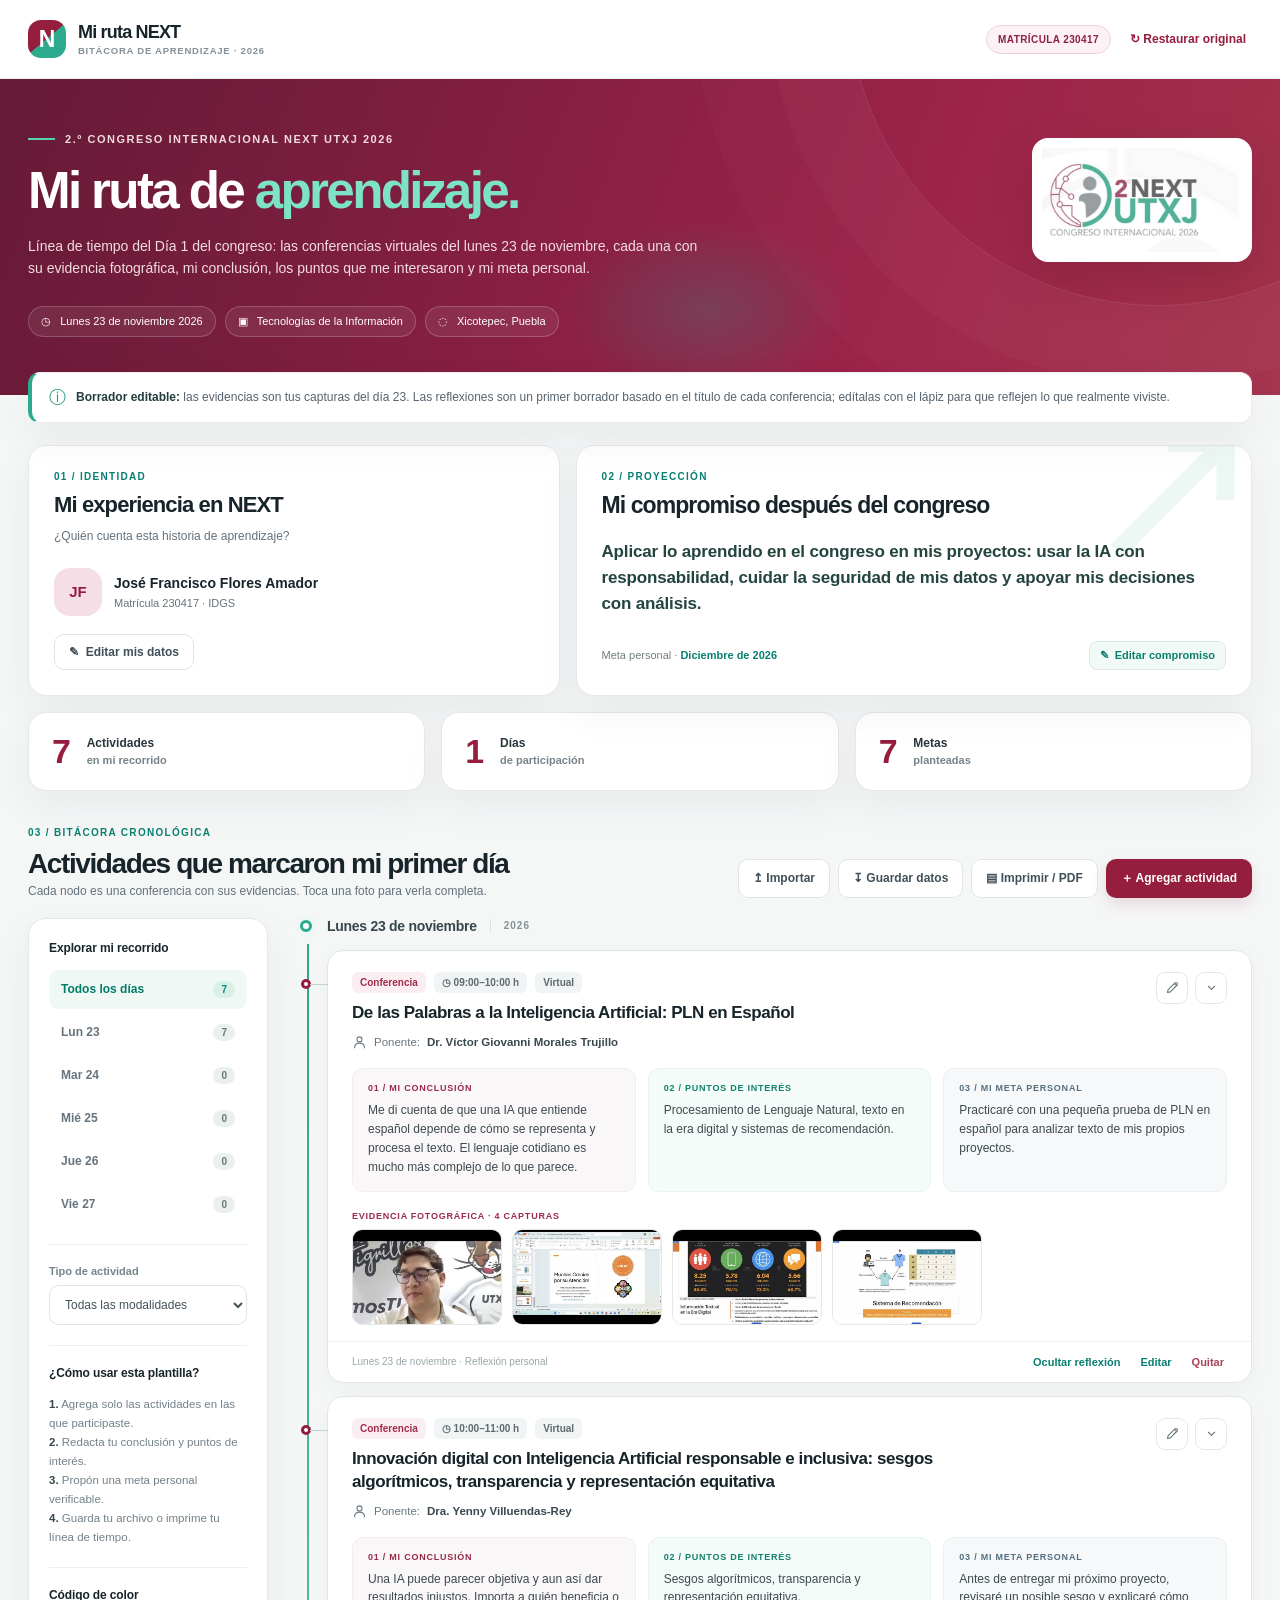
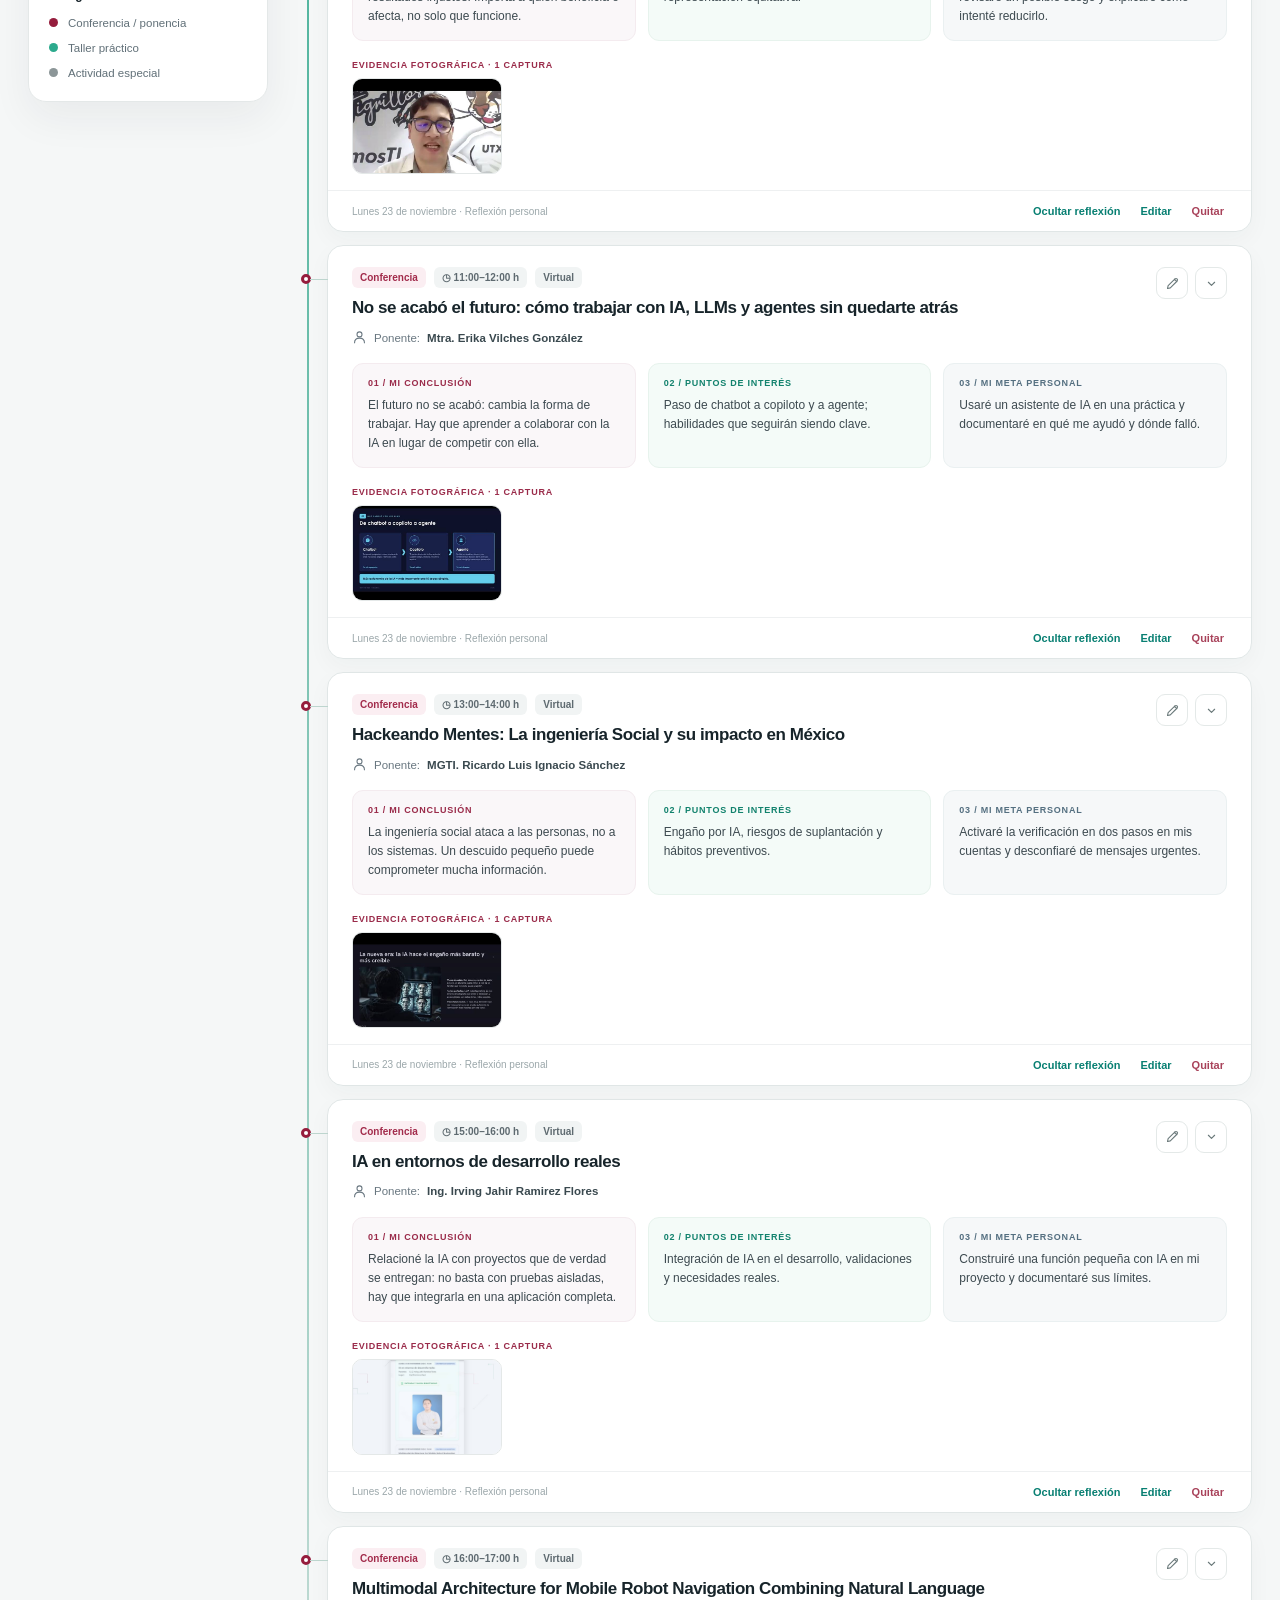
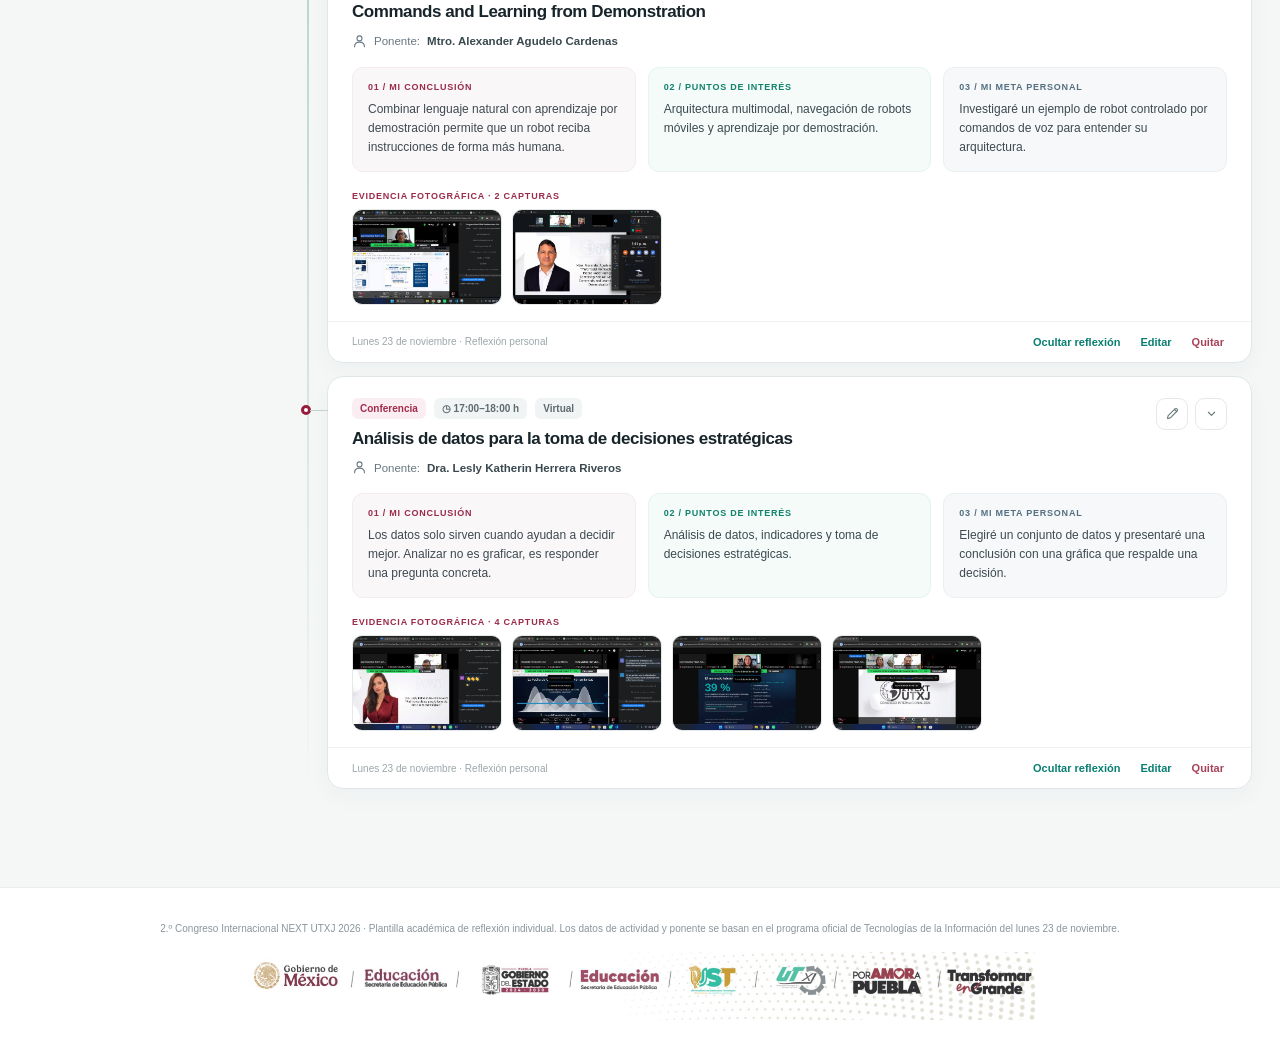
==== CongresoNEXT26/Mi _uta NEXT_2026_ José Francisco_Flores _Amador.html @ 61e60be7 "NEXT26 Agregando caputuras del primer dia del congreo NEXT26" ====
<!doctype html>
<html lang="es">
<head>
<meta charset="utf-8"><meta name="viewport" content="width=device-width,initial-scale=1">
<meta name="description" content="Bitácora de participación del Día 1 (lunes 23 de noviembre) del 2.º Congreso Internacional NEXT UTXJ 2026, con evidencias fotográficas.">
<title>Mi ruta NEXT 2026 · Día 1 · José Francisco Flores Amador</title>
<style>
:root{--wine:#951d3d;--wine-d:#69162d;--teal:#2caa8d;--teal-d:#087f72;--ink:#17242a;--muted:#64717b;--line:#e4e8e8;--surface:#fff;--wash:#f6f8f8;--radius:18px;--shadow:0 16px 40px rgba(26,42,55,.06)}
*{box-sizing:border-box}html{scroll-behavior:smooth}body{margin:0;background:#f5f7f7;color:var(--ink);font-family:Inter,"Segoe UI",Arial,sans-serif;-webkit-font-smoothing:antialiased}button,input,textarea,select{font:inherit}button{cursor:pointer}button:focus-visible,input:focus-visible,textarea:focus-visible,select:focus-visible{outline:3px solid rgba(44,170,141,.38);outline-offset:2px}
.outer{max-width:1300px;margin:auto;padding:0 28px}.nav{background:#fff;border-bottom:1px solid #e9eeee}.navinner{display:flex;align-items:center;justify-content:space-between;min-height:78px;gap:20px}.navbrand{display:flex;gap:12px;align-items:center}.brandmark{width:38px;height:38px;border-radius:13px;background:linear-gradient(140deg,var(--wine) 49%,var(--teal) 50%);position:relative}.brandmark:after{content:"N";position:absolute;inset:0;display:grid;place-items:center;font-size:23px;color:#fff;font-weight:900}.brandtitle{font-weight:850;letter-spacing:-.045em;font-size:18px}.brandsub{display:block;font-weight:550;letter-spacing:.08em;color:#859098;font-size:9.5px;margin-top:2px}.navright{display:flex;align-items:center;gap:13px}.textbutton{border:0;background:transparent;color:var(--wine);font-size:12px;font-weight:750}.tagdemo{border:1px solid #f0d0d8;background:#fcf2f5;color:#8b2340;border-radius:999px;padding:8px 11px;font-size:10px;font-weight:800;letter-spacing:.04em}
.hero{background:linear-gradient(111deg,#651a36 0%,#9d234a 70%,#a4324b 100%);color:#fff;overflow:hidden;position:relative}.hero:before{content:"";position:absolute;border:1px solid rgba(255,255,255,.11);height:620px;width:620px;border-radius:50%;right:-190px;top:-395px;box-shadow:0 0 0 80px rgba(255,255,255,.025),0 0 0 155px rgba(255,255,255,.015)}.hero:after{content:"";position:absolute;bottom:-10px;right:33%;width:300px;height:190px;background:radial-gradient(ellipse,rgba(29,165,147,.22),transparent 68%);pointer-events:none}.heroinner{display:grid;grid-template-columns:minmax(0,1fr) 220px;align-items:start;gap:30px;padding-top:54px;padding-bottom:58px;position:relative;z-index:1}.eyebrow{display:flex;align-items:center;gap:10px;font-size:11px;font-weight:800;letter-spacing:.14em;text-transform:uppercase;color:#f1dbe1}.tinyline{display:inline-block;width:27px;height:2px;background:#59cfb2}.hero h1{font-size:clamp(37px,4vw,61px);letter-spacing:-.052em;line-height:1.03;margin:20px 0 17px;max-width:740px;font-weight:800}.hero h1 span{color:#7de2c6}.hero p{color:#f2dce4;max-width:670px;line-height:1.6;font-size:14px;margin:0}.heroinfo{display:flex;flex-wrap:wrap;gap:9px;margin-top:26px}.heroinfo span{border:1px solid rgba(255,255,255,.2);padding:8px 12px;border-radius:999px;font-size:11px;color:#fff;display:inline-flex;align-items:center;gap:7px;background:rgba(255,255,255,.07)}.herologo{background:#fff;padding:10px;border-radius:16px;margin-top:5px;box-shadow:0 17px 50px rgba(0,0,0,.13)}.herologo img{display:block;max-width:100%;height:auto}
.content{position:relative;margin-top:-23px;padding-bottom:45px}.notice{position:relative;background:#fff;border:1px solid #efeaed;border-left:4px solid var(--teal);border-radius:12px;padding:13px 17px;display:flex;gap:10px;align-items:center;box-shadow:var(--shadow);font-size:12px;color:#56636e;z-index:3}.notice strong{color:#233c3e}.introgrid{display:grid;grid-template-columns:1.1fr 1.4fr;gap:16px;margin-top:22px}.panel{background:white;border:1px solid var(--line);border-radius:var(--radius);box-shadow:var(--shadow)}.profile{padding:25px}.kicker{font-size:10px;font-weight:800;letter-spacing:.13em;text-transform:uppercase;color:var(--teal-d);margin-bottom:10px}.profile h2,.commitment h2{font-size:22px;letter-spacing:-.04em;margin:0 0 8px}.profile p,.commitment p{font-size:12px;line-height:1.7;color:var(--muted);margin:0}.profileline{display:flex;align-items:center;gap:12px;margin:22px 0 18px}.avatar{height:48px;width:48px;border-radius:16px;background:#f6dee6;display:grid;place-items:center;color:var(--wine);font-size:15px;font-weight:900;flex:none}.profileline strong{font-size:14px}.profileline small{font-size:11px;color:#68747b;display:block;margin-top:5px}.panelactions{display:flex;gap:8px;flex-wrap:wrap}.btn{display:inline-flex;justify-content:center;align-items:center;gap:8px;padding:10px 14px;border-radius:10px;font-size:12px;font-weight:750;text-decoration:none;border:1px solid transparent;transition:transform .15s,background .15s,box-shadow .15s;white-space:nowrap}.btn:hover{transform:translateY(-1px)}.btn.primary{color:#fff;background:var(--wine);box-shadow:0 7px 16px #951d3d22}.btn.primary:hover{background:#7b1831}.btn.soft{border-color:#dbe9e5;color:#0b806e;background:#f2faf7}.btn.light{background:#fff;border-color:#e0e6e8;color:#405059}.btn.danger{color:#a12046;background:#fff3f6;border-color:#f6dce4}.btn.sm{padding:7px 10px;font-size:11px;border-radius:8px}.btn svg{height:15px;width:15px;flex:none}
.commitment{padding:25px;display:flex;flex-direction:column;justify-content:space-between;position:relative;overflow:hidden}.commitment:before{content:"↗";font-size:220px;font-weight:200;color:#edf7f3;position:absolute;right:-13px;top:-87px;pointer-events:none}.commitment>*{position:relative}.commitment h2{font-size:23px}.goalquote{margin-top:20px;font-size:17px;line-height:1.55;color:#244440;letter-spacing:-.01em;font-weight:630;max-width:640px}.goalbottom{display:flex;gap:10px;align-items:center;justify-content:space-between;margin-top:18px}.goalbottom span{font-size:11px;color:#718078}.goalbottom strong{color:var(--teal-d)}
.statrow{display:grid;grid-template-columns:repeat(3,minmax(0,1fr));gap:16px;margin:16px 0 30px}.stat{padding:19px 23px;display:flex;align-items:center;gap:18px}.statnum{font-size:34px;font-weight:830;letter-spacing:-.065em;color:var(--wine)}.stattext{font-size:11px;color:#77838a;line-height:1.5;font-weight:600}.stattext strong{display:block;font-size:12px;color:#28363c}
.sectiontop{display:flex;align-items:end;justify-content:space-between;gap:16px;margin:36px 0 20px}.sectiontop h2{font-size:28px;letter-spacing:-.05em;margin:6px 0 4px}.sectiontop p{font-size:12px;color:var(--muted);margin:0}.sectionbuttons{display:flex;gap:8px;flex-wrap:wrap}.workspace{display:grid;grid-template-columns:240px minmax(0,1fr);gap:24px;align-items:start}.sidebar{position:sticky;top:20px;display:flex;flex-direction:column;gap:15px}.sidebox{padding:22px 20px}.sidetitle{font-size:12px;font-weight:850;letter-spacing:-.01em;margin-bottom:15px}.dayfilters{display:flex;flex-direction:column;gap:4px}.daybtn{width:100%;background:transparent;border:0;color:#66757d;display:flex;align-items:center;justify-content:space-between;text-align:left;padding:11px 12px;border-radius:9px;font-size:12px;font-weight:680}.daybtn:hover{background:#f6f9f7}.daybtn.selected{background:#eff8f4;color:#007d69}.count{font-size:10px;font-weight:820;background:#eaf0ef;border-radius:15px;padding:3px 8px;color:#677c77}.daybtn.selected .count{color:#088b72;background:#d9f0e6}.sidediv{height:1px;background:#ecf0ee;margin:20px 0}.sidebarlabel{font-size:11px;color:#76858c;font-weight:700;margin-bottom:8px}.typefilter{width:100%;border:1px solid #dce4e3;color:#43525a;border-radius:10px;background:white;padding:11px;font-size:12px}.sidehint{font-size:11.5px;color:#728189;line-height:1.65;margin-top:10px}.sidehint strong{color:#34464b}.legenditem{display:flex;gap:10px;align-items:center;margin-top:13px;font-size:11.5px;color:#617078}.dot{display:block;height:9px;width:9px;border-radius:50%;flex:none}.dot.wine{background:var(--wine)}.dot.teal{background:var(--teal)}.dot.gray{background:#8c9698}
.timeline{min-width:0;position:relative;padding-left:35px;padding-bottom:12px}.timeline:before{content:"";position:absolute;top:26px;bottom:28px;left:15px;width:2px;background:linear-gradient(180deg,#2ba88c,#c6dcd6 80%,transparent)}.daygroup{margin-bottom:19px}.daylabel{display:flex;align-items:center;gap:13px;margin:0 0 16px 0;position:relative}.daylabel:before{content:"";position:absolute;left:-27px;width:12px;height:12px;border:3px solid var(--teal);border-radius:50%;background:#fff;box-shadow:0 0 0 5px #edf8f4;box-sizing:border-box}.daylabel strong{font-size:14px;color:#34474d;letter-spacing:-.02em}.daylabel em{font-size:10px;font-style:normal;color:#859095;text-transform:uppercase;letter-spacing:.1em;font-weight:800}.daylabel .separator{width:1px;height:13px;background:#d9e0e1}.eventcard{background:#fff;border:1px solid #e0e6e6;border-radius:16px;margin:0 0 13px;box-shadow:0 8px 23px rgba(21,50,55,.035);position:relative;overflow:visible}.eventcard:before{content:"";position:absolute;width:10px;height:10px;border-radius:50%;background:#fff;border:3px solid var(--wine);left:-27px;top:28px;box-sizing:border-box}.eventcard:after{content:"";position:absolute;width:18px;height:1px;background:#bdd5ce;left:-18px;top:33px}.eventhead{padding:21px 24px 18px;display:grid;grid-template-columns:1fr auto;gap:12px;align-items:start}.eventtitle{font-size:17px;font-weight:800;line-height:1.35;letter-spacing:-.026em;margin:9px 0 10px;max-width:665px}.metadata{display:flex;gap:8px;flex-wrap:wrap;align-items:center}.typepill,.timepill{font-size:10px;display:inline-flex;align-items:center;gap:5px;font-weight:760;border-radius:6px;padding:5px 8px}.typepill.conferencia{background:#fbeef2;color:#a22b4b}.typepill.taller{background:#e9f7f2;color:#057962}.typepill.magistral{background:#f5f0e8;color:#806842}.typepill.demostracion{background:#eff2fa;color:#5f65a4}.timepill{background:#f1f4f4;color:#5e6a70}.presenter{display:flex;align-items:center;gap:7px;color:#697780;font-size:11.5px}.presenter b{color:#3a494f;font-weight:750}.presenter svg{height:15px;width:15px}.eventaction{display:flex;gap:7px;align-items:center}.iconbtn{height:32px;width:32px;background:#fff;border:1px solid #e4e9e8;border-radius:9px;display:grid;place-items:center;color:#697879;flex:none}.iconbtn:hover{background:#f3faf7;color:var(--teal-d)}.iconbtn svg{width:15px;height:15px}.refl{padding:0 24px 19px;display:grid;grid-template-columns:repeat(3,1fr);gap:12px}.reflcell{border-radius:11px;padding:14px 15px;min-width:0;background:#f9fafa;border:1px solid #eef1f1}.reflcell:nth-child(1){background:#faf7f9;border-color:#f4ebef}.reflcell:nth-child(2){background:#f4fbf8;border-color:#e7f3ed}.reflcell:nth-child(3){background:#f6f8f9;border-color:#eaf0f1}.refltag{text-transform:uppercase;letter-spacing:.085em;font-size:9px;font-weight:900;color:#9a2b4a;margin-bottom:8px}.reflcell:nth-child(2) .refltag{color:#12826d}.reflcell:nth-child(3) .refltag{color:#546f80}.refltext{font-size:12px;line-height:1.58;color:#3d4a50;overflow-wrap:anywhere;white-space:pre-line}.cardfooter{border-top:1px solid #eef0f1;padding:11px 24px;display:flex;justify-content:space-between;align-items:center;gap:12px}.cardfooter small{color:#9ba7aa;font-size:10px}.cardlinks{display:flex;align-items:center;gap:14px}.linkbtn{font-size:11px;font-weight:780;color:var(--teal-d);background:none;border:0;padding:3px}.linkbtn.remove{color:#a8425a}.linkbtn:hover{text-decoration:underline}.collapsed .refl{display:none}.collapsetext{font-size:11px;color:var(--teal-d);font-weight:780}.empty{background:white;border:1px dashed #bfceca;border-radius:14px;text-align:center;padding:52px 30px;color:#697981}.empty svg{width:46px;height:46px;color:#a9c9c0}.empty h3{color:#30454b;font-size:18px}.empty p{font-size:13px;line-height:1.6}
.footer{margin-top:22px;background:#fff;border-top:1px solid #e8eded}.footerinner{text-align:center;padding:25px 12px 23px}.footer p{color:#89959b;font-size:10px;line-height:1.6;margin:8px auto 15px}.footer img{display:block;max-width:790px;width:100%;margin:5px auto 0}
.modal{position:fixed;inset:0;background:rgba(17,30,34,.64);backdrop-filter:blur(4px);display:grid;place-items:center;z-index:30;padding:20px}.modal[hidden]{display:none}.dialog{background:white;width:min(680px,100%);max-height:min(92vh,1000px);overflow:auto;border-radius:19px;box-shadow:0 35px 100px #10202555}.dialogwide{width:min(760px,100%)}.dialoghead{padding:24px 27px 19px;display:flex;justify-content:space-between;gap:15px;border-bottom:1px solid #eaf0ef}.dialoghead h2{font-size:24px;letter-spacing:-.035em;margin:4px 0 4px}.dialoghead p{font-size:12px;color:#7c8a8f;margin:0;line-height:1.5}.close{border:0;background:#f5f7f7;color:#657379;height:34px;width:34px;border-radius:8px;font-size:22px;flex:none}.dialogbody{padding:22px 27px 25px}.dialogfoot{padding:17px 27px;background:#f9fafa;border-top:1px solid #ecf0f0;display:flex;justify-content:flex-end;gap:9px}.field{display:flex;flex-direction:column;gap:7px;margin-bottom:18px}.field:last-child{margin-bottom:0}.field label{font-size:12px;font-weight:820;color:#35484e}.field .help{font-size:10.5px;color:#809096;line-height:1.4}.field input,.field textarea,.field select,.searchfield{width:100%;border:1px solid #dce4e4;background:white;border-radius:10px;padding:11px 13px;color:#283f45;font-size:13px}.field textarea{resize:vertical;min-height:105px;line-height:1.55}.fields2{display:grid;grid-template-columns:1fr 1fr;gap:14px}.selectiontools{display:flex;gap:10px;margin-bottom:15px}.catalog{display:flex;flex-direction:column;gap:8px;max-height:390px;overflow:auto;padding-right:4px}.catalogitem{display:grid;grid-template-columns:1fr auto;gap:12px;align-items:center;border:1px solid #e6eceb;padding:13px 14px;border-radius:11px}.catalogitem:hover{border-color:#9dcfc1;background:#fbfefd}.catalogitem h3{font-size:12.5px;line-height:1.4;margin:6px 0}.catalogitem p{font-size:10.5px;color:#76838b;line-height:1.4;margin:0}.catalogitem button:disabled{background:#f3f6f4;color:#9ca8a2;cursor:default;border:1px solid #e4e9e6;box-shadow:none}.selectday{width:170px}.toast{position:fixed;bottom:24px;right:25px;background:#213d3b;color:#fff;border-radius:10px;padding:13px 17px;box-shadow:0 15px 45px #10282933;z-index:50;font-size:12px;font-weight:730;animation:popup .2s ease-out}.toast[hidden]{display:none}@keyframes popup{from{opacity:0;transform:translateY(10px)}to{opacity:1;transform:translateY(0)}}
@media(max-width:900px){.heroinner{grid-template-columns:1fr 160px}.workspace{grid-template-columns:185px minmax(0,1fr);gap:15px}.refl{grid-template-columns:1fr}.introgrid{grid-template-columns:1fr 1fr}.stat{padding:18px}.hero h1{font-size:46px}}
@media(max-width:660px){.outer{padding:0 17px}.navinner{min-height:70px}.navright .textbutton{display:none}.tagdemo{font-size:9px}.heroinner{grid-template-columns:1fr;padding-top:35px;padding-bottom:45px}.hero h1{font-size:37px}.hero p{font-size:13px}.herologo{position:absolute;top:24px;right:17px;width:90px;padding:5px;opacity:.95}.eyebrow{max-width:65%;font-size:9px}.heroinfo{margin-top:22px}.introgrid{grid-template-columns:1fr}.profile,.commitment{padding:21px}.statrow{grid-template-columns:repeat(3,minmax(0,1fr));gap:7px}.stat{display:block;padding:14px 10px}.statnum{font-size:28px}.stattext{font-size:9px}.stattext strong{font-size:10px}.sectiontop{align-items:flex-start;flex-direction:column}.sectiontop h2{font-size:24px}.workspace{grid-template-columns:minmax(0,1fr);min-width:0}.sidebar{position:static;min-width:0;width:100%}.timeline{max-width:100%;min-width:0}.sidebox{padding:15px;min-width:0}.dayfilters{flex-direction:row;overflow-x:auto;max-width:100%;min-width:0;width:100%}.daybtn{flex:none}.daybtn{min-width:88px;padding:9px;font-size:10px}.sidebar .sidediv,.sidebar .legenditem,.sidebar .sidehint,.sidebar .sidebarlabel,.sidebar .typefilter{display:none}.timeline{padding-left:26px}.timeline:before{left:10px}.daylabel:before{left:-22px}.eventcard:before{left:-21px}.eventcard:after{left:-12px;width:12px}.eventhead{padding:18px 15px;grid-template-columns:1fr}.eventaction{position:absolute;top:18px;right:15px}.eventtitle{font-size:15px;padding-right:72px}.refl{padding:0 15px 15px}.cardfooter{padding:10px 15px}.dialoghead,.dialogbody,.dialogfoot{padding-left:19px;padding-right:19px}.selectiontools{flex-direction:column}.selectday{width:100%}.fields2{grid-template-columns:1fr}.catalogitem{grid-template-columns:1fr}.toast{left:18px;right:18px;bottom:15px}}
@media print{*{-webkit-print-color-adjust:exact;print-color-adjust:exact}body{background:#fff}.outer{max-width:none;padding:0 24px}.nav,.notice,.sectionbuttons,.panelactions,.sidebar,.eventaction,.cardlinks,.cardfooter,.modal,.toast{display:none!important}.hero{background:#fff;color:#263539;border-bottom:4px solid var(--wine)}.hero:before,.hero:after{display:none}.hero h1{color:#761a38;font-size:34px;margin:10px 0}.hero h1 span{color:#0a8b75}.hero p{color:#53646b}.eyebrow{color:#7c1e3e}.heroinner{padding:14px 0 21px}.herologo{border:1px solid #eef0f0;box-shadow:none}.heroinfo span{color:#4e5e65;border-color:#dde4e3}.content{margin:0;padding-bottom:0}.introgrid{margin:16px 0;gap:12px}.panel,.eventcard{box-shadow:none}.profile,.commitment{padding:15px}.goalquote{font-size:13px;margin-top:8px}.profileline{margin:8px 0}.statrow{margin:10px 0;gap:10px}.stat{padding:10px 15px}.statnum{font-size:23px}.sectiontop{margin:17px 0}.sectiontop h2{font-size:21px}.workspace{display:block}.timeline{padding-left:30px}.eventcard{break-inside:avoid;margin-bottom:11px}.eventhead{padding:13px 16px 8px}.eventtitle{font-size:14px;margin:7px 0}.refl{display:grid!important;padding:0 16px 13px;gap:7px}.reflcell{padding:9px}.refltext{font-size:10px}.refltag{font-size:8px}.daygroup{break-before:auto}.daylabel{break-after:avoid}.footer{margin-top:10px}.footerinner{padding:10px 0}.footer img{max-width:610px} @page{size:A4;margin:12mm}}

.evidence{padding:0 24px 16px}.evidence .refltag{margin-bottom:8px}.evgrid{display:flex;gap:10px;flex-wrap:wrap}.evthumb{border:1px solid var(--line);padding:0;border-radius:10px;overflow:hidden;background:#111;width:150px;height:96px;transition:transform .15s,box-shadow .15s}.evthumb:hover{transform:translateY(-2px);box-shadow:0 8px 18px rgba(0,0,0,.18)}.evthumb img{width:100%;height:100%;object-fit:cover;object-position:center;display:block}.collapsed .evidence{display:none}.bigphoto{display:block;max-width:100%;max-height:70vh;margin:auto;border-radius:10px}@media(max-width:700px){.evidence{padding:0 15px 13px}.evthumb{width:calc(50% - 5px)}}@media print{.evthumb{width:120px;height:80px}}
</style>
</head>
<body>
<header class="nav"><div class="outer navinner"><div class="navbrand"><div class="brandmark" aria-hidden="true"></div><div><span class="brandtitle">Mi ruta NEXT</span><span class="brandsub">BITÁCORA DE APRENDIZAJE · 2026</span></div></div><div class="navright"><span class="tagdemo">MATRÍCULA 230417</span><button class="textbutton" id="resetTop">↻ Restaurar original</button></div></div></header>
<section class="hero"><div class="outer heroinner"><div><div class="eyebrow"><span class="tinyline"></span> 2.º CONGRESO INTERNACIONAL NEXT UTXJ 2026</div><h1>Mi ruta de <span>aprendizaje.</span></h1><p>Línea de tiempo del Día 1 del congreso: las conferencias virtuales del lunes 23 de noviembre, cada una con su evidencia fotográfica, mi conclusión, los puntos que me interesaron y mi meta personal.</p><div class="heroinfo"><span>◷ &nbsp; Lunes 23 de noviembre 2026</span><span>▣ &nbsp; Tecnologías de la Información</span><span>◌ &nbsp; Xicotepec, Puebla</span></div></div><div class="herologo"><img src="[data-uri]" alt="Logo 2.º Congreso Internacional NEXT UTXJ 2026"></div></div></section>
<main class="outer content"><div class="notice"><span style="font-size:17px;color:#279a80">ⓘ</span><span><strong>Borrador editable:</strong> las evidencias son tus capturas del día 23. Las reflexiones son un primer borrador basado en el título de cada conferencia; edítalas con el lápiz para que reflejen lo que realmente viviste.</span></div>
<div class="introgrid"><section class="panel profile"><div class="kicker">01 / Identidad</div><h2>Mi experiencia en NEXT</h2><p>¿Quién cuenta esta historia de aprendizaje?</p><div class="profileline"><div class="avatar" id="initials">JF</div><div><strong id="profileName">José Francisco Flores Amador</strong><small id="profileDetail">Matrícula 230417</small></div></div><div class="panelactions"><button class="btn light" id="editProfile">✎ &nbsp;Editar mis datos</button></div></section>
<section class="panel commitment"><div><div class="kicker">02 / Proyección</div><h2>Mi compromiso después del congreso</h2><div class="goalquote" id="globalGoal"></div></div><div class="goalbottom"><span>Meta personal · <strong id="globalGoalDate"></strong></span><button class="btn soft sm" id="editGoal">✎ &nbsp;Editar compromiso</button></div></section></div>
<div class="statrow"><div class="panel stat"><div class="statnum" id="statEvents">0</div><div class="stattext"><strong>Actividades</strong> en mi recorrido</div></div><div class="panel stat"><div class="statnum" id="statDays">0</div><div class="stattext"><strong>Días</strong> de participación</div></div><div class="panel stat"><div class="statnum" id="statGoals">0</div><div class="stattext"><strong>Metas</strong> planteadas</div></div></div>
<div class="sectiontop"><div><div class="kicker">03 / Bitácora cronológica</div><h2>Actividades que marcaron mi primer día</h2><p>Cada nodo es una conferencia con sus evidencias. Toca una foto para verla completa.</p></div><div class="sectionbuttons"><button class="btn light" id="importBtn">↥ Importar</button><button class="btn light" id="exportBtn">↧ Guardar datos</button><button class="btn light" id="printBtn">▤ Imprimir / PDF</button><button class="btn primary" id="addBtn">＋ Agregar actividad</button></div></div>
<div class="workspace"><aside class="sidebar"><div class="panel sidebox"><div class="sidetitle">Explorar mi recorrido</div><nav id="dayFilters" class="dayfilters" aria-label="Filtrar actividades por fecha"></nav><div class="sidediv"></div><div class="sidebarlabel">Tipo de actividad</div><select id="kindFilter" class="typefilter" aria-label="Filtrar por tipo"><option value="all">Todas las modalidades</option><option value="Conferencia">Conferencias</option><option value="Taller">Talleres</option><option value="Magistral">Magistrales</option><option value="Demostración">Demostraciones</option></select><div class="sidediv"></div><div class="sidetitle">¿Cómo usar esta plantilla?</div><p class="sidehint"><strong>1.</strong> Agrega solo las actividades en las que participaste.<br><strong>2.</strong> Redacta tu conclusión y puntos de interés.<br><strong>3.</strong> Propón una meta personal verificable.<br><strong>4.</strong> Guarda tu archivo o imprime tu línea de tiempo.</p><div class="sidediv"></div><div class="sidetitle">Código de color</div><div class="legenditem"><i class="dot wine"></i> Conferencia / ponencia</div><div class="legenditem"><i class="dot teal"></i> Taller práctico</div><div class="legenditem"><i class="dot gray"></i> Actividad especial</div></div></aside><section class="timeline" id="timeline" aria-live="polite"></section></div>
</main><footer class="footer"><div class="outer footerinner"><p>2.º Congreso Internacional NEXT UTXJ 2026 · Plantilla académica de reflexión individual. Los datos de actividad y ponente se basan en el programa oficial de Tecnologías de la Información del lunes 23 de noviembre.</p><img src="[data-uri]" alt="Identidad institucional presente en el programa oficial del Congreso NEXT 2026"></div></footer>
<div class="modal" id="modal" hidden><div class="dialog" id="dialog" role="dialog" aria-modal="true" aria-labelledby="modalTitle"><div class="dialoghead"><div><div class="kicker" id="modalKicker">EDITAR</div><h2 id="modalTitle">Editar</h2><p id="modalDescription"></p></div><button class="close" id="closeModal" aria-label="Cerrar ventana">×</button></div><div class="dialogbody" id="modalBody"></div><div class="dialogfoot" id="modalFoot"></div></div></div>
<input type="file" id="importFile" accept="application/json,.json" hidden><div class="toast" id="toast" hidden></div>
<script>
'use strict';
const CATALOG=[
{id:'m01',day:23,start:'09:00',end:'10:00',kind:'Conferencia',title:'De las Palabras a la Inteligencia Artificial: PLN en Español',speaker:'Dr. Víctor Giovanni Morales Trujillo',place:'Virtual'},
{id:'m02',day:23,start:'10:00',end:'11:00',kind:'Conferencia',title:'Innovación digital con Inteligencia Artificial responsable e inclusiva: sesgos algorítmicos, transparencia y representación equitativa',speaker:'Dra. Yenny Villuendas-Rey',place:'Virtual'},
{id:'m03',day:23,start:'11:00',end:'12:00',kind:'Conferencia',title:'No se acabó el futuro: cómo trabajar con IA, LLMs y agentes sin quedarte atrás',speaker:'Mtra. Erika Vilches González',place:'Virtual'},
{id:'m04',day:23,start:'13:00',end:'14:00',kind:'Conferencia',title:'Hackeando Mentes: La ingeniería Social y su impacto en México',speaker:'MGTI. Ricardo Luis Ignacio Sánchez',place:'Virtual'},
{id:'m05',day:23,start:'14:00',end:'15:00',kind:'Conferencia',title:'Ask Me Anything: Pregunta lo que quieras a un Ex-Googler y emprendedor en IA Responsable',speaker:'Dr. Héctor Pérez-Urbina',place:'Virtual'},
{id:'m06',day:23,start:'15:00',end:'16:00',kind:'Conferencia',title:'IA en entornos de desarrollo reales',speaker:'Ing. Irving Jahir Ramirez Flores',place:'Virtual'},
{id:'m07',day:23,start:'16:00',end:'17:00',kind:'Conferencia',title:'Multimodal Architecture for Mobile Robot Navigation Combining Natural Language Commands and Learning from Demonstration',speaker:'Mtro. Alexander Agudelo Cardenas',place:'Virtual'},
{id:'m08',day:23,start:'17:00',end:'18:00',kind:'Conferencia',title:'Análisis de datos para la toma de decisiones estratégicas',speaker:'Dra. Lesly Katherin Herrera Riveros',place:'Virtual'},
{id:'t01',day:24,start:'09:00',end:'10:00',kind:'Magistral',title:'Que nadie robe tu sonrisa',speaker:'Paco de las empanadas',place:'Cancha techada'},
{id:'t02',day:24,start:'09:00',end:'13:00',kind:'Taller',title:'Construcciones de aplicaciones Web modernas con Django y MySQL',speaker:'Dr. Franco Rojas López',place:'Laboratorio 1'},
{id:'t03',day:24,start:'09:00',end:'12:00',kind:'Taller',title:'Uso de GitHub para control de versiones y manejo de código',speaker:'I.T.I.C. Luis Alberto Flores Velázquez',place:'Laboratorio 2'},
{id:'t04',day:24,start:'09:00',end:'12:00',kind:'Taller',title:'Máster class de robótica con IA',speaker:'Dr. Omar Arturo Dominguez Ramírez',place:'Laboratorio 3'},
{id:'t05',day:24,start:'09:00',end:'12:00',kind:'Taller',title:'Fundamentos de DFMA para la innovación',speaker:'Dr. Eduardo Alvarado Santos',place:'Laboratorio 4'},
{id:'t06',day:24,start:'09:00',end:'12:00',kind:'Taller',title:'Inkscape - diseño Gráfico Vectorial',speaker:'M.T.I. Ricardo Luna Santos',place:'Laboratorio 6'},
{id:'t07',day:24,start:'12:00',end:'15:00',kind:'Taller',title:'Anatomía de una idea: Un recorrido por el proceso creativo de la ilustración',speaker:'Lic. Fernanda Flores Negrete',place:'Laboratorio 6'},
{id:'t08',day:24,start:'13:00',end:'17:00',kind:'Taller',title:'Programar es lo fácil, lo difícil es entender qué quiere el cliente',speaker:'Ing. Daniel Abinadab Arista Romero',place:'Laboratorio de idiomas'},
{id:'t09',day:24,start:'13:00',end:'17:00',kind:'Taller',title:'Evitando el desvelo: Armando tu infraestructura segura y disponible',speaker:'Ing. Iván Ernesto López Flores',place:'Laboratorio 1'},
{id:'t10',day:24,start:'13:00',end:'17:00',kind:'Taller',title:'Error 500: tic, tac, $$',speaker:'Ing. Noé Aguilar Farias',place:'Laboratorio 3'},
{id:'t11',day:24,start:'13:00',end:'17:00',kind:'Taller',title:'De Junior a Arquitecto de Software',speaker:'Ing. Luis Alejandro Gómez Santillán',place:'Laboratorio 4'},
{id:'w01',day:25,start:'09:00',end:'09:50',kind:'Conferencia',title:'Análisis de la marcha humana basado en inteligencia artificial y ambientes virtuales',speaker:'Dr. Juan Carlos González Islas',place:'Centro Cultural Xicotepec'},
{id:'w02',day:25,start:'09:50',end:'10:40',kind:'Conferencia',title:'Estado Actual de la Inteligencia Artificial',speaker:'Dr. Felix Agustín Castro Espinoza',place:'Centro Cultural Xicotepec'},
{id:'w03',day:25,start:'10:40',end:'11:30',kind:'Conferencia',title:'Conectar, proteger y evolucionar: seguridad informática en la era de la inteligencia artificial',speaker:'Ing. Sergio Cruz Molina',place:'Centro Cultural Xicotepec'},
{id:'w04',day:25,start:'12:00',end:'12:50',kind:'Conferencia',title:'Machine Learning: aplicaciones en la salud',speaker:'Dra. Abril Valeria Uriarte Arcia',place:'Centro Cultural Xicotepec'},
{id:'w05',day:25,start:'12:50',end:'13:40',kind:'Conferencia',title:'La transición hacia el diagnóstico Médico Aumentado por IA',speaker:'Dr. Antonio Alarcón Paredes',place:'Centro Cultural Xicotepec'},
{id:'w06',day:25,start:'13:40',end:'14:30',kind:'Conferencia',title:'Descifrando el sueño: El impacto de la Inteligencia Artificial en la Apnea Obstructiva',speaker:'Dr. Elías Jesús Ventura Molina',place:'Centro Cultural Xicotepec'},
{id:'j01',day:26,start:'07:00',end:'11:00',kind:'Taller',title:'Conociendo BigQuery y SQL en la nube',speaker:'Ing. Ángel Iván Pérez Morales',place:'Laboratorio 3'},
{id:'j02',day:26,start:'08:00',end:'10:00',kind:'Taller',title:'Ingeniería de Prompts y LLMs: Integración de Modelos de Lenguaje Avanzados en Aplicaciones con Python I',speaker:'M.C.I.C. Alan Carlos Curiel Consuelos; M.C.C. Antonello Garibaldi Rodríguez; D.C.C. Emmanuel Alejandro Ruiz Fonseca',place:'Laboratorio 1'},
{id:'j03',day:26,start:'09:00',end:'',kind:'Magistral',title:'Construyendo tu ventaja desde cero',speaker:'Adolfo Lazzari',place:'Cancha techada'},
{id:'j04',day:26,start:'08:00',end:'10:00',kind:'Taller',title:'De los Datos a la Predicción: Construcción de Modelos de Machine Learning con Scikit-Learn I',speaker:'D.C.C. Gerardo Acevedo Sánchez; D.C.C. Rodolfo Salgado Rivera; Dr. Cornelio Yáñez Márquez',place:'Laboratorio 2'},
{id:'j05',day:26,start:'11:00',end:'13:00',kind:'Taller',title:'Ingeniería de Prompts y LLMs: Integración de Modelos de Lenguaje Avanzados en Aplicaciones con Python II',speaker:'M.C.I.C. Alan Carlos Curiel Consuelos; M.C.C. Antonello Garibaldi Rodríguez; D.C.C. Emmanuel Alejandro Ruiz Fonseca',place:'Laboratorio 1'},
{id:'j06',day:26,start:'11:00',end:'13:00',kind:'Taller',title:'De los Datos a la Predicción: Construcción de Modelos de Machine Learning con Scikit-Learn II',speaker:'D.C.C. Gerardo Acevedo Sánchez; D.C.C. Rodolfo Salgado Rivera; Dr. Cornelio Yáñez Márquez',place:'Laboratorio 2'},
{id:'j07',day:26,start:'13:00',end:'17:00',kind:'Taller',title:'Pensamiento Computacional Práctico: Decisiones, Bucles y Modularidad',speaker:'M.T.I. Cupertino Luna Trejo',place:'Laboratorio 2'},
{id:'j08',day:26,start:'13:00',end:'16:00',kind:'Taller',title:'Del Concepto al Prototipo: Diseño UI/UX Ágil con Inteligencia Artificial',speaker:'Ing. Arantxa Pérez Castillo',place:'Laboratorio 6'},
{id:'j09',day:26,start:'14:00',end:'18:00',kind:'Taller',title:'Houston, tenemos un bug: pruebas automatizadas y observabilidad en una app real, caso de uso OrbitaKids',speaker:'Ing. René Jesús Nochebuena Guerrero',place:'Laboratorio 1'},
{id:'v01',day:27,start:'09:00',end:'10:30',kind:'Magistral',title:'Si todo está saliendo bien, algo estás haciendo mal',speaker:'Rafa Carbajal',place:'Cancha techada'},
{id:'v02',day:27,start:'09:00',end:'',kind:'Demostración',title:'6.ª Demostración de Proyectos Integradores 2026',speaker:'Área de Tecnologías de la Información',place:'Cancha techada'},
{id:'v03',day:27,start:'10:30',end:'11:00',kind:'Magistral',title:'Conferencia magistral (título no especificado en el programa)',speaker:'Atleta Duilio Jared Carrillo González',place:'Cancha techada'},
{id:'v04',day:27,start:'11:00',end:'11:30',kind:'Magistral',title:'¿IA-tú sabes?',speaker:'L.S.C.A. Raúl Eduardo Gonzalez Argote',place:'Cancha techada'},
{id:'v05',day:27,start:'11:30',end:'12:00',kind:'Magistral',title:'Copilotos en el Aula: Código, Algoritmos y el Futuro de la Educación con IA',speaker:'Ing. Fernando Alberto Aguilar Cano',place:'Cancha techada'},
{id:'v06',day:27,start:'12:45',end:'13:30',kind:'Magistral',title:'¿De qué escuela vienes?',speaker:'I.T.I.C. Rodolfo J. Cuevas Cabrera',place:'Cancha techada'},
{id:'v07',day:27,start:'13:30',end:'14:15',kind:'Magistral',title:'Del Código al Dato: Construyendo la Tecnología del Futuro',speaker:'Ing. Uriel Arturo Leal Romero',place:'Cancha techada'},
{id:'v08',day:27,start:'14:15',end:'15:00',kind:'Magistral',title:'Más Allá del Producto: Personas, Procesos e Innovación',speaker:'I.T.I.C. Edith Calva Pacheco',place:'Cancha techada'},
{id:'v09',day:27,start:'15:00',end:'15:45',kind:'Magistral',title:'Ecosistemas Digitales',speaker:'M.B.A. Perla Salcedo Sánchez',place:'Cancha techada'}
];
const DAYS={23:'Lunes 23 de noviembre',24:'Martes 24 de noviembre',25:'Miércoles 25 de noviembre',26:'Jueves 26 de noviembre',27:'Viernes 27 de noviembre'};
const SAMPLE={version:1,profile:{name:'José Francisco Flores Amador',age:'',career:'Matrícula 230417 · IDGS',group:''},goal:'Aplicar lo aprendido en el congreso en mis proyectos: usar la IA con responsabilidad, cuidar la seguridad de mis datos y apoyar mis decisiones con análisis.',goalDate:'Diciembre de 2026',entries:[{"id": "m01", "conclusion": "Me di cuenta de que una IA que entiende español depende de cómo se representa y procesa el texto. El lenguaje cotidiano es mucho más complejo de lo que parece.", "interest": "Procesamiento de Lenguaje Natural, texto en la era digital y sistemas de recomendación.", "goal": "Practicaré con una pequeña prueba de PLN en español para analizar texto de mis propios proyectos."}, {"id": "m02", "conclusion": "Una IA puede parecer objetiva y aun así dar resultados injustos. Importa a quién beneficia o afecta, no solo que funcione.", "interest": "Sesgos algorítmicos, transparencia y representación equitativa.", "goal": "Antes de entregar mi próximo proyecto, revisaré un posible sesgo y explicaré cómo intenté reducirlo."}, {"id": "m03", "conclusion": "El futuro no se acabó: cambia la forma de trabajar. Hay que aprender a colaborar con la IA en lugar de competir con ella.", "interest": "Paso de chatbot a copiloto y a agente; habilidades que seguirán siendo clave.", "goal": "Usaré un asistente de IA en una práctica y documentaré en qué me ayudó y dónde falló."}, {"id": "m04", "conclusion": "La ingeniería social ataca a las personas, no a los sistemas. Un descuido pequeño puede comprometer mucha información.", "interest": "Engaño por IA, riesgos de suplantación y hábitos preventivos.", "goal": "Activaré la verificación en dos pasos en mis cuentas y desconfiaré de mensajes urgentes."}, {"id": "m06", "conclusion": "Relacioné la IA con proyectos que de verdad se entregan: no basta con pruebas aisladas, hay que integrarla en una aplicación completa.", "interest": "Integración de IA en el desarrollo, validaciones y necesidades reales.", "goal": "Construiré una función pequeña con IA en mi proyecto y documentaré sus límites."}, {"id": "m07", "conclusion": "Combinar lenguaje natural con aprendizaje por demostración permite que un robot reciba instrucciones de forma más humana.", "interest": "Arquitectura multimodal, navegación de robots móviles y aprendizaje por demostración.", "goal": "Investigaré un ejemplo de robot controlado por comandos de voz para entender su arquitectura."}, {"id": "m08", "conclusion": "Los datos solo sirven cuando ayudan a decidir mejor. Analizar no es graficar, es responder una pregunta concreta.", "interest": "Análisis de datos, indicadores y toma de decisiones estratégicas.", "goal": "Elegiré un conjunto de datos y presentaré una conclusión con una gráfica que respalde una decisión."}]};
const PHOTOS={"m01": ["[data-uri]", "[data-uri]", "[data-uri]", "[data-uri]"], "m02": ["[data-uri]"], "m03": ["[data-uri]"], "m04": ["[data-uri]"], "m06": ["[data-uri]"], "m07": ["[data-uri]", "[data-uri]"], "m08": ["[data-uri]", "[data-uri]", "[data-uri]", "[data-uri]"]};
const KEY='next-utxj-bitacora-2026-dia1-v2';let state,dayFilter='all',kindFilter='all',expanded=new Set();
const $=(sel,root=document)=>root.querySelector(sel);const $$=(sel,root=document)=>[...root.querySelectorAll(sel)];
function escapeHTML(s){return String(s??'').replace(/[&<>"']/g,c=>({'&':'&amp;','<':'&lt;','>':'&gt;','"':'&quot;',"'":'&#39;'}[c]));}
function cleanState(data){if(!data||typeof data!=='object'||!Array.isArray(data.entries))throw Error('El archivo no tiene el formato esperado.');return {version:1,profile:{name:String(data.profile?.name||''),age:String(data.profile?.age||''),career:String(data.profile?.career||''),group:String(data.profile?.group||'')},goal:String(data.goal||''),goalDate:String(data.goalDate||''),entries:[...new Map(data.entries.filter(e=>CATALOG.some(a=>a.id===e.id)).map(e=>[e.id,{id:e.id,conclusion:String(e.conclusion||''),interest:String(e.interest||''),goal:String(e.goal||'')}])).values()]};}
function persist(){try{localStorage.setItem(KEY,JSON.stringify(state))}catch(e){toast('El navegador no pudo guardar; usa «Guardar datos».')}}
function initial(){try{const raw=localStorage.getItem(KEY);if(raw)return cleanState(JSON.parse(raw));}catch(e){}return structuredClone(SAMPLE)}
const icon=(name)=>({edit:'<svg viewBox="0 0 24 24" fill="none" stroke="currentColor" stroke-width="1.7" stroke-linecap="round" stroke-linejoin="round"><path d="m15 5 4 4M4 20l4.5-1 11-11a2.5 2.5 0 0 0-3.5-3.5l-11 11L4 20z"/></svg>',chevron:'<svg viewBox="0 0 24 24" fill="none" stroke="currentColor" stroke-width="1.8" stroke-linecap="round" stroke-linejoin="round"><path d="m7 10 5 5 5-5"/></svg>',person:'<svg viewBox="0 0 24 24" fill="none" stroke="currentColor" stroke-width="1.7"><circle cx="12" cy="7" r="4"/><path d="M4 21c0-5 3-8 8-8s8 3 8 8"/></svg>',empty:'<svg viewBox="0 0 24 24" fill="none" stroke="currentColor" stroke-width="1.3"><rect x="3" y="5" width="18" height="16" rx="2"/><path d="M8 3v4M16 3v4M3 11h18M8 15h4M15 15h1"/></svg>'})[name];
function gallery(id){const L=PHOTOS[id]||[];return L.length?`<div class="evidence"><div class="refltag">Evidencia fotográfica · ${L.length} ${L.length>1?'capturas':'captura'}</div><div class="evgrid">${L.map((u,i)=>`<button class="evthumb" data-photo="${id}:${i}" aria-label="Ver evidencia ${i+1}"><img src="${u}" alt="Evidencia ${i+1} de ${escapeHTML(getEvent(id).title)}" ></button>`).join('')}</div></div>`:''}
function getEvent(id){return CATALOG.find(c=>c.id===id)}
function shortDay(d){return ['',''][0]||(d===23?'Lun 23':d===24?'Mar 24':d===25?'Mié 25':d===26?'Jue 26':'Vie 27')}
function render(){const p=state.profile;$('#profileName').textContent=p.name||'Estudiante sin nombre';$('#profileDetail').textContent=[p.age?p.age+' años':null,p.career,p.group].filter(Boolean).join(' · ');$('#initials').textContent=(p.name.trim().split(/\s+/).slice(0,2).map(x=>x[0]).join('').toUpperCase())||'ET';$('#globalGoal').textContent=state.goal||'Agrega aquí tu compromiso al finalizar NEXT 2026.';$('#globalGoalDate').textContent=state.goalDate||'Fecha por definir';$('#statEvents').textContent=state.entries.length;$('#statDays').textContent=new Set(state.entries.map(e=>getEvent(e.id).day)).size;$('#statGoals').textContent=state.entries.filter(x=>x.goal.trim()).length;
$('#dayFilters').innerHTML=[{d:'all',name:'Todos los días'},...Object.keys(DAYS).map(d=>({d:Number(d),name:shortDay(Number(d))}))].map(item=>{let count=state.entries.filter(e=>item.d==='all'||getEvent(e.id).day===item.d).length;return `<button class="daybtn ${dayFilter===item.d?'selected':''}" data-day="${item.d}" aria-pressed="${dayFilter===item.d}"><span>${item.name}</span><span class="count">${count}</span></button>`}).join('');
const cards=state.entries.map(e=>({...e,ev:getEvent(e.id)})).filter(x=>(dayFilter==='all'||x.ev.day===dayFilter)&&(kindFilter==='all'||x.ev.kind===kindFilter)).sort((a,b)=>a.ev.day-b.ev.day||a.ev.start.localeCompare(b.ev.start)||a.ev.id.localeCompare(b.ev.id));
let days=[...new Set(cards.map(c=>c.ev.day))];const tl=$('#timeline');tl.innerHTML=cards.length?days.map(d=>`<div class="daygroup"><div class="daylabel"><strong>${DAYS[d]}</strong><span class="separator"></span><em>2026</em></div>${cards.filter(c=>c.ev.day===d).map(entryHTML).join('')}</div>`).join(''):`<div class="empty">${icon('empty')}<h3>No hay actividades en esta vista</h3><p>Selecciona otro filtro o agrega una conferencia, ponencia o taller desde el programa.</p><button class="btn primary" data-action="add">＋ Agregar actividad</button></div>`;}
function entryHTML(item){let e=item.ev,collapsed=expanded.has(e.id);let type=e.kind==='Conferencia'?'conferencia':e.kind==='Taller'?'taller':e.kind==='Magistral'?'magistral':'demostracion';return `<article class="eventcard ${collapsed?'collapsed':''}"><div class="eventhead"><div><div class="metadata"><span class="typepill ${type}">${escapeHTML(e.kind)}</span><span class="timepill">◷ ${e.start}${e.end?'–'+e.end:''} h</span><span class="timepill">${escapeHTML(e.place)}</span></div><h3 class="eventtitle">${escapeHTML(e.title)}</h3><div class="presenter">${icon('person')} Ponente: <b>${escapeHTML(e.speaker)}</b></div></div><div class="eventaction"><button class="iconbtn" data-action="edit" data-id="${e.id}" title="Editar reflexión" aria-label="Editar reflexión">${icon('edit')}</button><button class="iconbtn" data-action="toggle" data-id="${e.id}" title="Expandir o contraer" aria-label="Expandir o contraer">${icon('chevron')}</button></div></div><div class="refl"><div class="reflcell"><div class="refltag">01 / Mi conclusión</div><div class="refltext">${escapeHTML(item.conclusion)||'<em>Escribe tu conclusión personal.</em>'}</div></div><div class="reflcell"><div class="refltag">02 / Puntos de interés</div><div class="refltext">${escapeHTML(item.interest)||'<em>Registra las ideas que te interesaron.</em>'}</div></div><div class="reflcell"><div class="refltag">03 / Mi meta personal</div><div class="refltext">${escapeHTML(item.goal)||'<em>Define una acción concreta.</em>'}</div></div></div>${gallery(e.id)}<div class="cardfooter"><small>${escapeHTML(DAYS[e.day])} · ${e.kind==='Taller'?'Participación práctica':'Reflexión personal'}</small><div class="cardlinks"><button class="linkbtn" data-action="toggle" data-id="${e.id}">${collapsed?'Mostrar reflexión':'Ocultar reflexión'}</button><button class="linkbtn" data-action="edit" data-id="${e.id}">Editar</button><button class="linkbtn remove" data-action="remove" data-id="${e.id}">Quitar</button></div></div></article>`}
function toast(msg){const t=$('#toast');t.textContent=msg;t.hidden=false;clearTimeout(toast.t);toast.t=setTimeout(()=>t.hidden=true,3300)}
function openModal({kicker,title,description,body,submitText='Guardar cambios',onSave,width=false}){const m=$('#modal');$('#modalKicker').textContent=kicker;$('#modalTitle').textContent=title;$('#modalDescription').textContent=description;$('#modalBody').innerHTML=body;$('#dialog').className='dialog'+(width?' dialogwide':'');$('#modalFoot').innerHTML=`<button class="btn light" id="cancelModal">Cancelar</button>${onSave?`<button class="btn primary" id="saveModal">${escapeHTML(submitText)}</button>`:''}`;m.hidden=false;document.body.style.overflow='hidden';$('#cancelModal').onclick=closeModal;if(onSave)$('#saveModal').onclick=onSave;$('#closeModal').focus()}
function closeModal(){$('#modal').hidden=true;document.body.style.overflow='';$('#modalBody').innerHTML=''}
function field(id,label,value,{area=false,help='',placeholder='',rows=4}={}){return `<div class="field"><label for="${id}">${label}</label>${area?`<textarea id="${id}" rows="${rows}" placeholder="${escapeHTML(placeholder)}">${escapeHTML(value)}</textarea>`:`<input id="${id}" value="${escapeHTML(value)}" placeholder="${escapeHTML(placeholder)}" maxlength="240">`}${help?`<div class="help">${escapeHTML(help)}</div>`:''}</div>`}
function editProfile(){openModal({kicker:'MI PERFIL',title:'Datos del estudiante',description:'Identifica la bitácora que vas a presentar.',body:field('pName','Nombre completo',state.profile.name)+`<div class="fields2">${field('pAge','Edad',state.profile.age)}${field('pGroup','Grupo',state.profile.group)}</div>`+field('pCareer','Carrera / programa educativo',state.profile.career),onSave:()=>{state.profile={name:$('#pName').value.trim(),age:$('#pAge').value.trim(),group:$('#pGroup').value.trim(),career:$('#pCareer').value.trim()};persist();render();closeModal();toast('Datos personales actualizados.')}})}
function editGlobal(){openModal({kicker:'MI COMPROMISO',title:'Una meta que sí voy a cumplir',description:'Escribe qué harás, cómo lo comprobarás y para cuándo.',body:field('gText','Compromiso final',state.goal,{area:true,rows:5,help:'Ejemplo: crear un prototipo, probarlo con usuarios y documentar las mejoras.'})+field('gDate','Fecha de cumplimiento',state.goalDate),onSave:()=>{state.goal=$('#gText').value.trim();state.goalDate=$('#gDate').value.trim();persist();render();closeModal();toast('Compromiso actualizado.')}})}
function editEntry(id){let e=state.entries.find(x=>x.id===id),a=getEvent(id);if(!e||!a)return;openModal({kicker:`${DAYS[a.day].toUpperCase()} · ${a.kind.toUpperCase()}`,title:'Mi reflexión de la actividad',description:a.title+' · '+a.speaker,body:field('conclusion','¿Qué aprendí o qué cambió en mi manera de pensar?',e.conclusion,{area:true,rows:4,help:'Escribe una conclusión personal, no solamente un resumen de la ponencia.'})+field('interest','¿Qué ideas, herramientas o temas me llamaron la atención?',e.interest,{area:true,rows:3})+field('personalGoal','¿Qué haré después con este aprendizaje?',e.goal,{area:true,rows:3,help:'Procura que la meta sea concreta y medible.'}),onSave:()=>{e.conclusion=$('#conclusion').value.trim();e.interest=$('#interest').value.trim();e.goal=$('#personalGoal').value.trim();expanded.delete(id);persist();render();closeModal();toast('Reflexión guardada.')}})}
function addEntry(){openModal({kicker:'PROGRAMA OFICIAL · 23–27 NOVIEMBRE',title:'Agregar una actividad a mi ruta',description:'Elige únicamente ponencias, conferencias o talleres en los que realmente participaste.',body:`<div class="selectiontools"><input class="searchfield" id="catalogSearch" placeholder="Buscar tema, ponente o palabra clave..." aria-label="Buscar actividades"><select id="catalogDay" class="searchfield selectday" aria-label="Filtrar catálogo por día"><option value="all">Todos los días</option>${Object.keys(DAYS).map(d=>`<option value="${d}">${shortDay(Number(d))}</option>`).join('')}</select></div><div class="catalog" id="catalogList"></div>`,onSave:null,width:true});function paintCatalog(){let q=$('#catalogSearch').value.trim().toLocaleLowerCase('es'),day=$('#catalogDay').value;let list=CATALOG.filter(x=>(day==='all'||String(x.day)===day)&&[x.title,x.speaker,x.kind,x.place].join(' ').toLocaleLowerCase('es').includes(q));$('#catalogList').innerHTML=list.length?list.map(a=>{let exists=state.entries.some(e=>e.id===a.id);return `<div class="catalogitem"><div><div class="metadata"><span class="typepill ${a.kind==='Taller'?'taller':a.kind==='Magistral'?'magistral':a.kind==='Demostración'?'demostracion':'conferencia'}">${a.kind}</span><span class="timepill">${shortDay(a.day)} · ${a.start} h</span></div><h3>${escapeHTML(a.title)}</h3><p>${escapeHTML(a.speaker)} · ${escapeHTML(a.place)}</p></div><button class="btn ${exists?'light':'soft'} sm" data-add="${a.id}" ${exists?'disabled':''}>${exists?'✓ Añadida':'＋ Agregar'}</button></div>`}).join(''):'<div class="empty"><p>No se encontraron actividades. Intenta otra palabra.</p></div>'}paintCatalog();$('#catalogSearch').addEventListener('input',paintCatalog);$('#catalogDay').addEventListener('change',paintCatalog);$('#catalogList').addEventListener('click',ev=>{let btn=ev.target.closest('[data-add]');if(!btn)return;let id=btn.dataset.add;if(!CATALOG.some(a=>a.id===id)||state.entries.some(e=>e.id===id))return;state.entries.push({id,conclusion:'',interest:'',goal:''});dayFilter='all';kindFilter='all';$('#kindFilter').value='all';expanded.delete(id);persist();render();closeModal();editEntry(id);toast('Actividad añadida. Completa tu reflexión.');})}
function removeEntry(id){let ev=getEvent(id);if(confirm('¿Quitar «'+ev.title+'» de tu línea de tiempo?')){state.entries=state.entries.filter(x=>x.id!==id);persist();render();toast('Actividad retirada de la bitácora.')}}
function download(){const blob=new Blob([JSON.stringify(state,null,2)],{type:'application/json;charset=utf-8'});const url=URL.createObjectURL(blob),a=document.createElement('a');a.href=url;a.download='mi-ruta-NEXT-2026.json';document.body.append(a);a.click();a.remove();setTimeout(()=>URL.revokeObjectURL(url),800);toast('Copia de seguridad descargada.');}
function resetDemo(){if(confirm('¿Restaurar la versión original? Se reemplazarán los cambios guardados en este navegador.')){state=structuredClone(SAMPLE);expanded.clear();dayFilter='all';kindFilter='all';$('#kindFilter').value='all';persist();render();toast('Versión original restaurada.')}}
$('#addBtn').addEventListener('click',addEntry);$('#editProfile').onclick=editProfile;$('#editGoal').onclick=editGlobal;$('#exportBtn').onclick=download;$('#printBtn').onclick=()=>{expanded.clear();render();window.print()};$('#resetTop').onclick=resetDemo;$('#importBtn').onclick=()=>$('#importFile').click();$('#importFile').onchange=async(e)=>{const file=e.target.files?.[0];if(!file)return;try{const obj=JSON.parse(await file.text()),clean=cleanState(obj);if(!confirm('¿Importar los datos de este archivo? Se reemplazará la bitácora actual.'))return;state=clean;expanded.clear();dayFilter='all';kindFilter='all';$('#kindFilter').value='all';persist();render();toast('Bitácora importada.')}catch(err){alert('No fue posible importar: '+err.message)}finally{e.target.value=''}};$('#dayFilters').addEventListener('click',ev=>{let btn=ev.target.closest('[data-day]');if(!btn)return;dayFilter=btn.dataset.day==='all'?'all':Number(btn.dataset.day);render()});$('#kindFilter').onchange=e=>{kindFilter=e.target.value;render()};$('#timeline').addEventListener('click',ev=>{const btn=ev.target.closest('[data-action]');if(!btn)return;const {action,id}=btn.dataset;if(action==='edit')editEntry(id);else if(action==='remove')removeEntry(id);else if(action==='toggle'){if(expanded.has(id))expanded.delete(id);else expanded.add(id);render()}else if(action==='add')addEntry()});$('#closeModal').onclick=closeModal;document.addEventListener('click',ev=>{const b=ev.target.closest('[data-photo]');if(!b)return;const [id,i]=b.dataset.photo.split(':');openModal({kicker:'EVIDENCIA · LUNES 23 DE NOVIEMBRE',title:getEvent(id).title,description:'José Francisco Flores Amador · Matrícula 230417',body:`<img class="bigphoto" src="${PHOTOS[id][+i]}" alt="Evidencia">`,onSave:null,width:true})});$('#modal').addEventListener('click',e=>{if(e.target===$('#modal'))closeModal()});document.addEventListener('keydown',e=>{if(e.key==='Escape'&&!$('#modal').hidden)closeModal()});
state=initial();render();
</script>
</body></html>
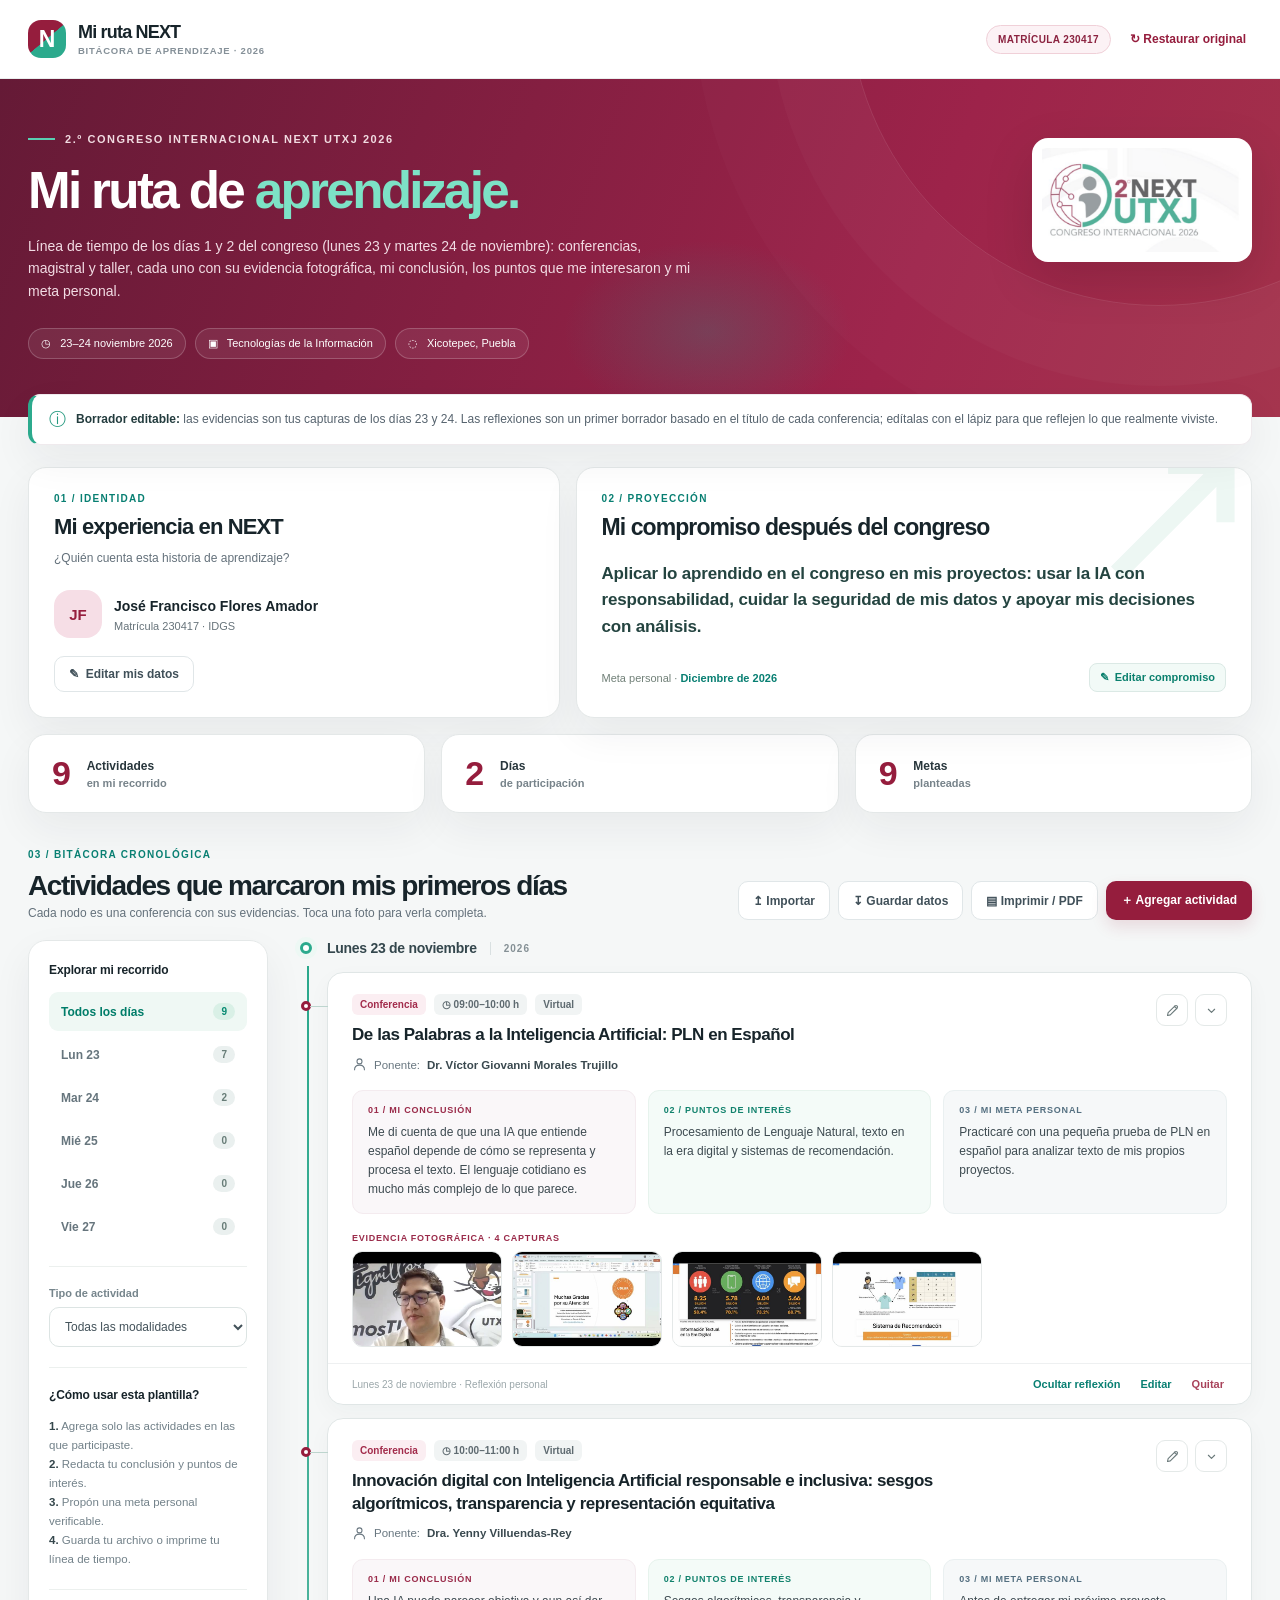
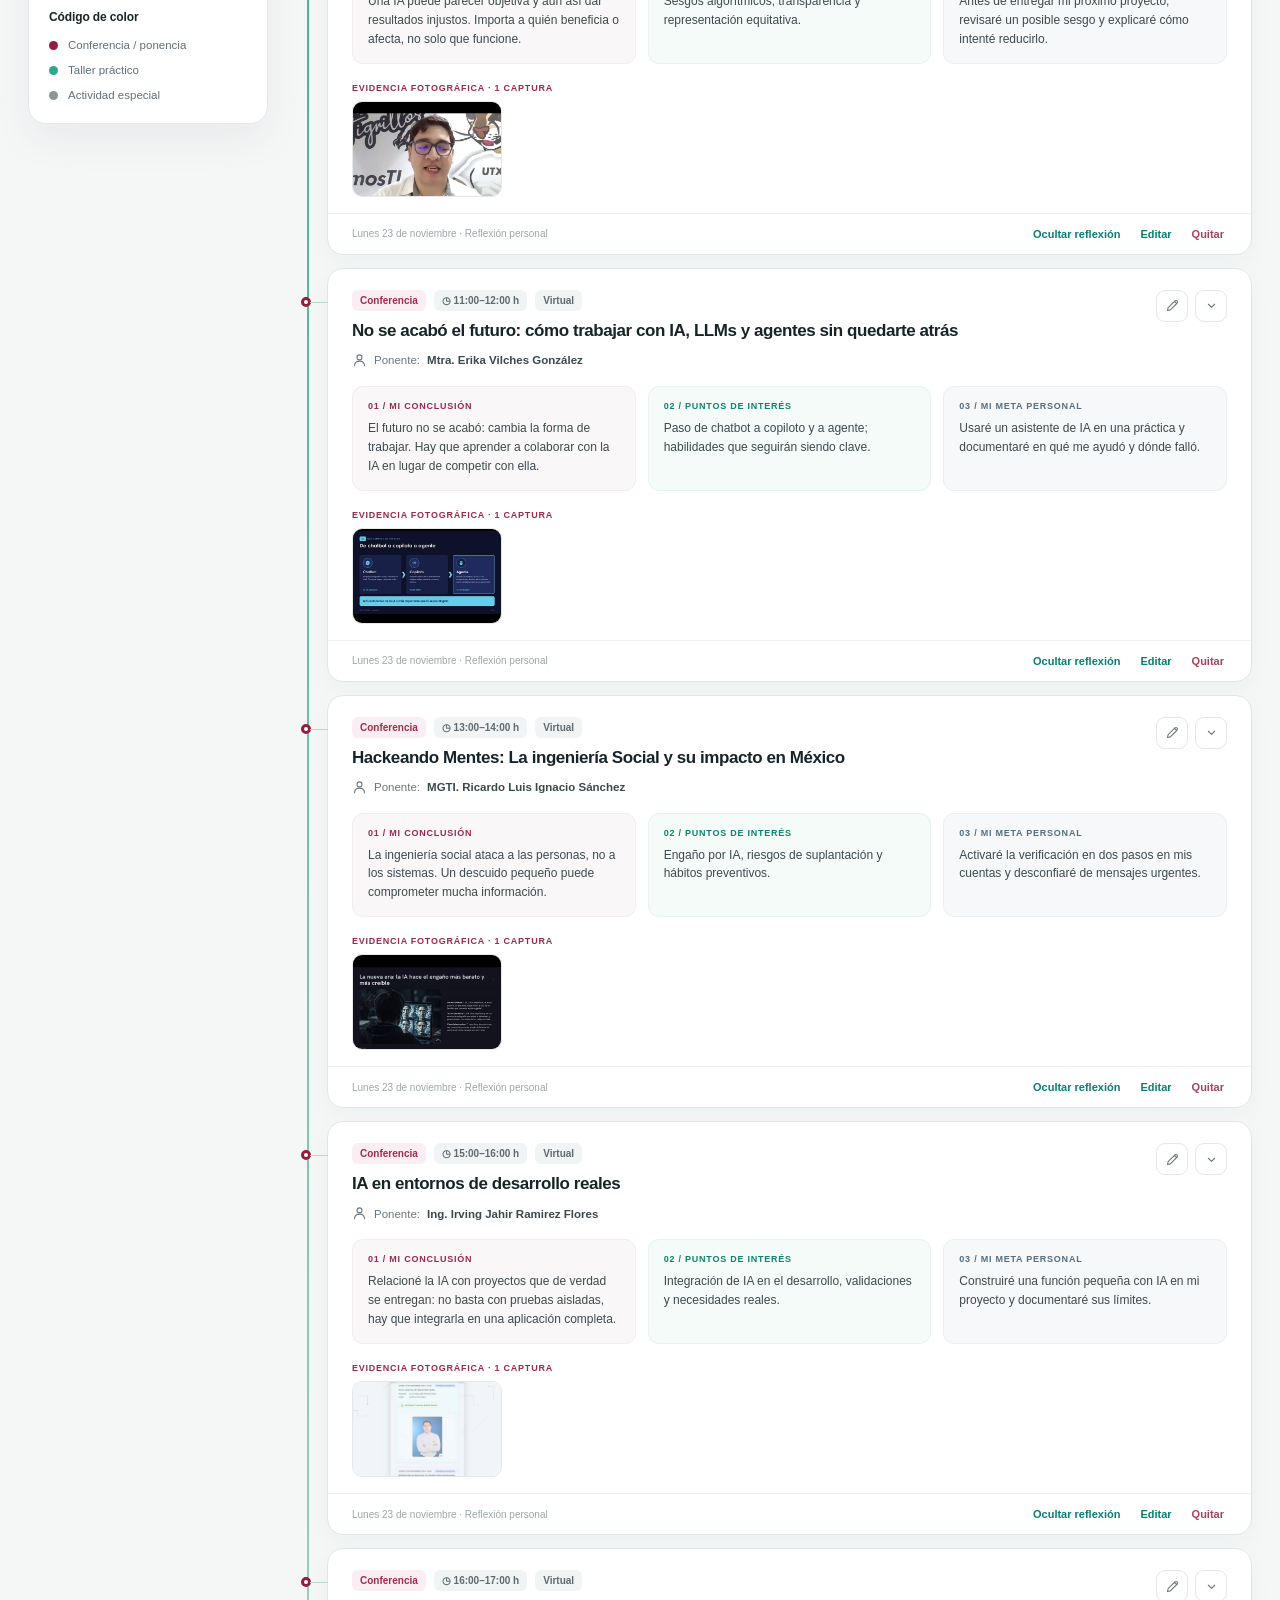
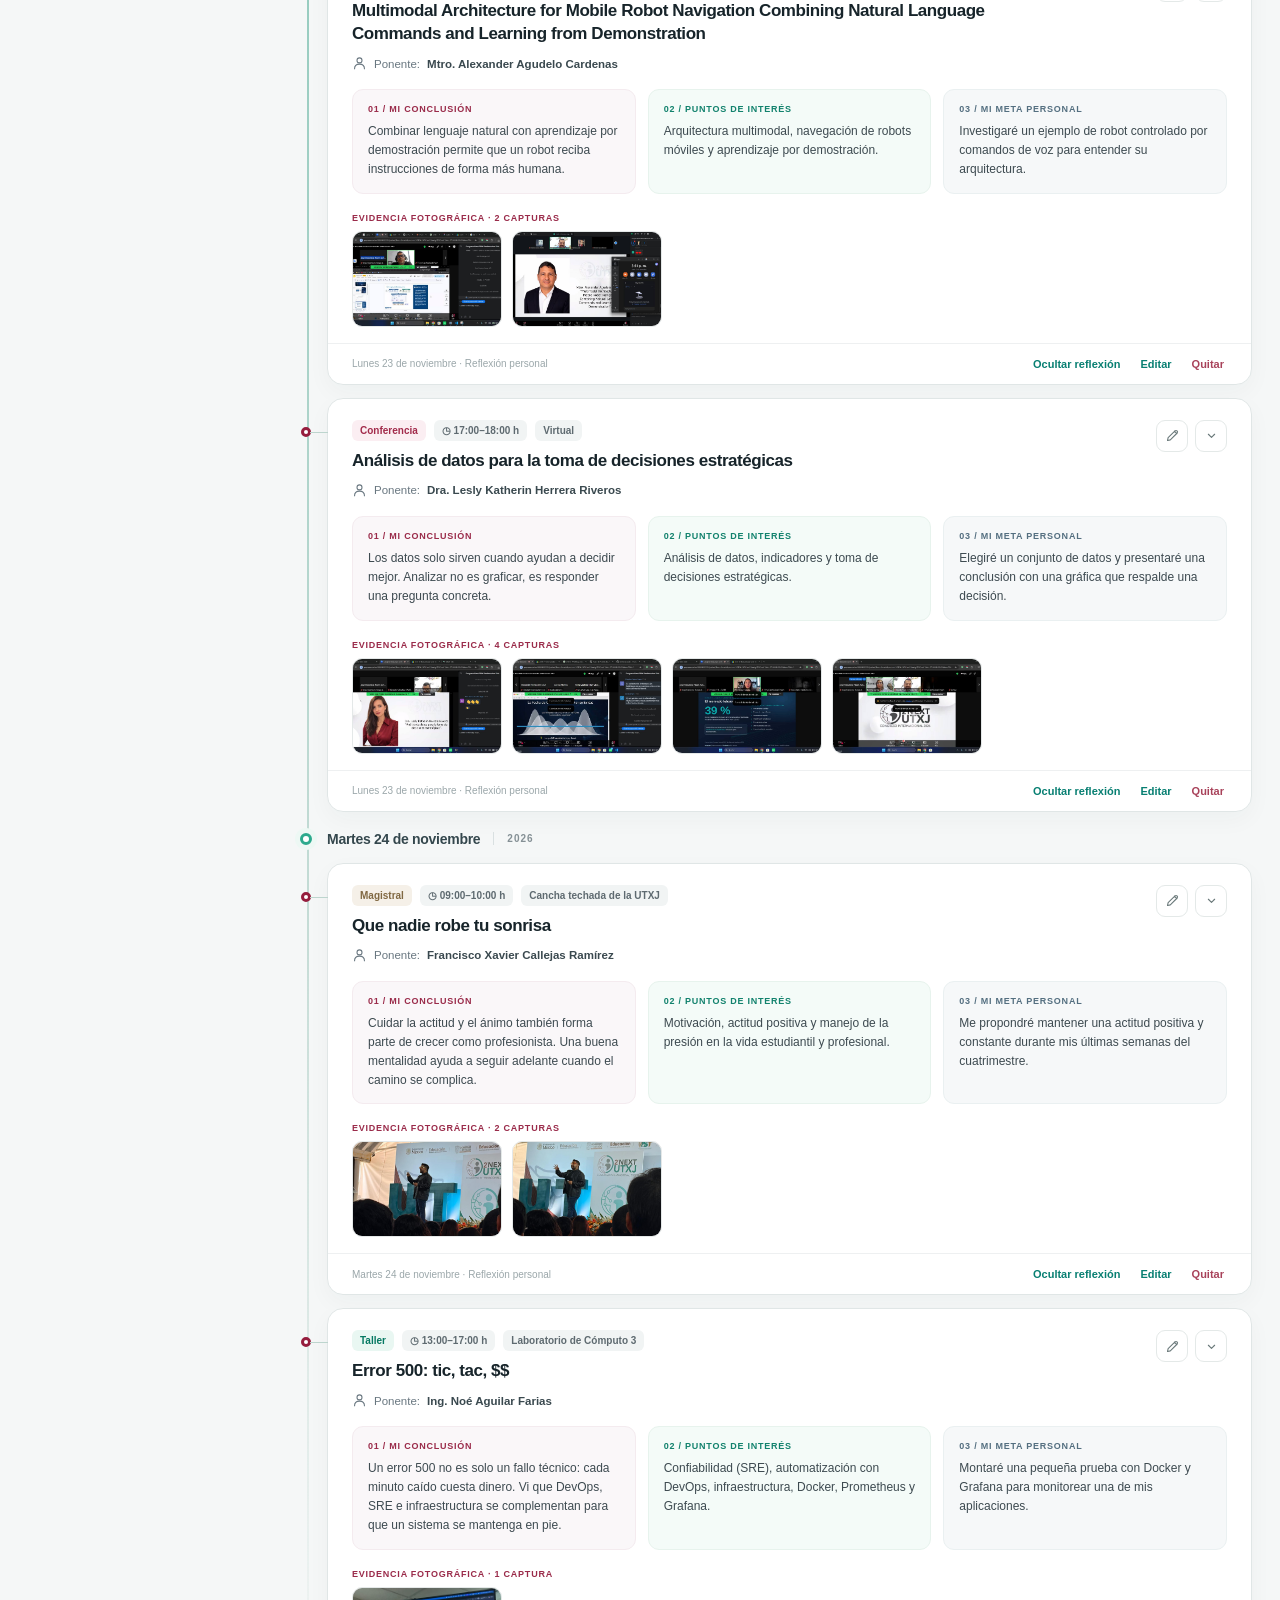
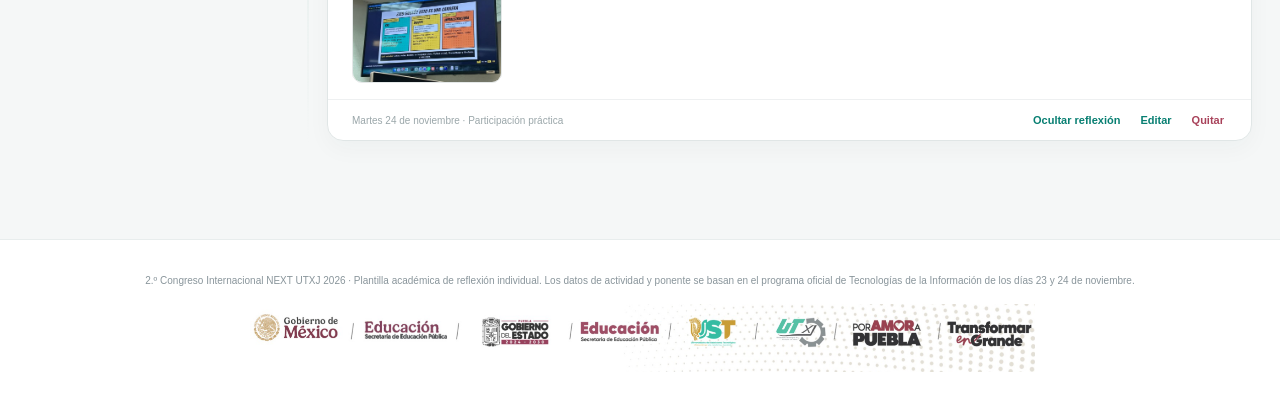
==== commit 5dfb4444: "NEXT26 Agregando caputuras del segundo dia del congreo NEXT26" ====
--- a/CongresoNEXT26/Mi _uta NEXT_2026_ José Francisco_Flores _Amador.html
+++ b/CongresoNEXT26/Mi _uta NEXT_2026_ José Francisco_Flores _Amador.html
@@ -2,8 +2,8 @@
 <html lang="es">
 <head>
 <meta charset="utf-8"><meta name="viewport" content="width=device-width,initial-scale=1">
-<meta name="description" content="Bitácora de participación del Día 1 (lunes 23 de noviembre) del 2.º Congreso Internacional NEXT UTXJ 2026, con evidencias fotográficas.">
-<title>Mi ruta NEXT 2026 · Día 1 · José Francisco Flores Amador</title>
+<meta name="description" content="Bitácora de participación de los días 1 y 2 (23 y 24 de noviembre) del 2.º Congreso Internacional NEXT UTXJ 2026, con evidencias fotográficas.">
+<title>Mi ruta NEXT 2026 · Días 1 y 2 · José Francisco Flores Amador</title>
 <style>
 :root{--wine:#951d3d;--wine-d:#69162d;--teal:#2caa8d;--teal-d:#087f72;--ink:#17242a;--muted:#64717b;--line:#e4e8e8;--surface:#fff;--wash:#f6f8f8;--radius:18px;--shadow:0 16px 40px rgba(26,42,55,.06)}
 *{box-sizing:border-box}html{scroll-behavior:smooth}body{margin:0;background:#f5f7f7;color:var(--ink);font-family:Inter,"Segoe UI",Arial,sans-serif;-webkit-font-smoothing:antialiased}button,input,textarea,select{font:inherit}button{cursor:pointer}button:focus-visible,input:focus-visible,textarea:focus-visible,select:focus-visible{outline:3px solid rgba(44,170,141,.38);outline-offset:2px}
@@ -25,14 +25,14 @@
 </head>
 <body>
 <header class="nav"><div class="outer navinner"><div class="navbrand"><div class="brandmark" aria-hidden="true"></div><div><span class="brandtitle">Mi ruta NEXT</span><span class="brandsub">BITÁCORA DE APRENDIZAJE · 2026</span></div></div><div class="navright"><span class="tagdemo">MATRÍCULA 230417</span><button class="textbutton" id="resetTop">↻ Restaurar original</button></div></div></header>
-<section class="hero"><div class="outer heroinner"><div><div class="eyebrow"><span class="tinyline"></span> 2.º CONGRESO INTERNACIONAL NEXT UTXJ 2026</div><h1>Mi ruta de <span>aprendizaje.</span></h1><p>Línea de tiempo del Día 1 del congreso: las conferencias virtuales del lunes 23 de noviembre, cada una con su evidencia fotográfica, mi conclusión, los puntos que me interesaron y mi meta personal.</p><div class="heroinfo"><span>◷ &nbsp; Lunes 23 de noviembre 2026</span><span>▣ &nbsp; Tecnologías de la Información</span><span>◌ &nbsp; Xicotepec, Puebla</span></div></div><div class="herologo"><img src="[data-uri]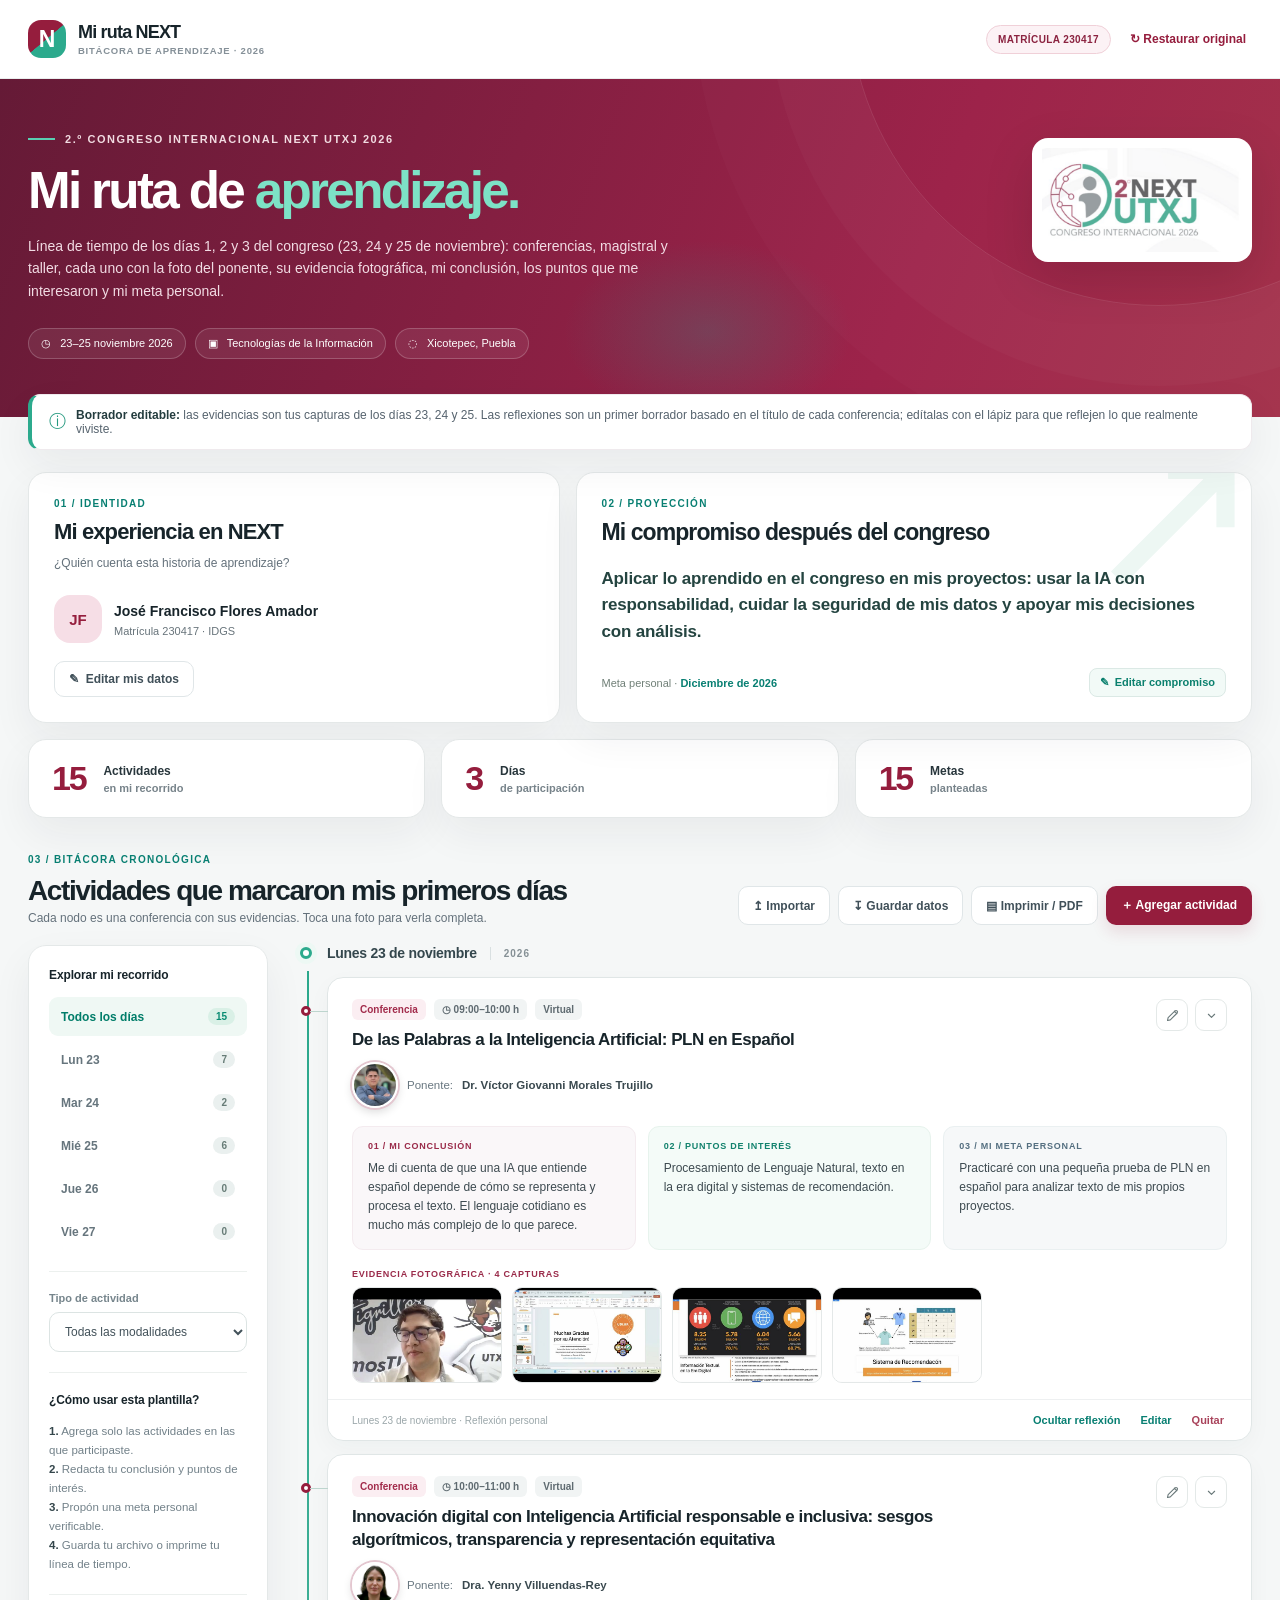
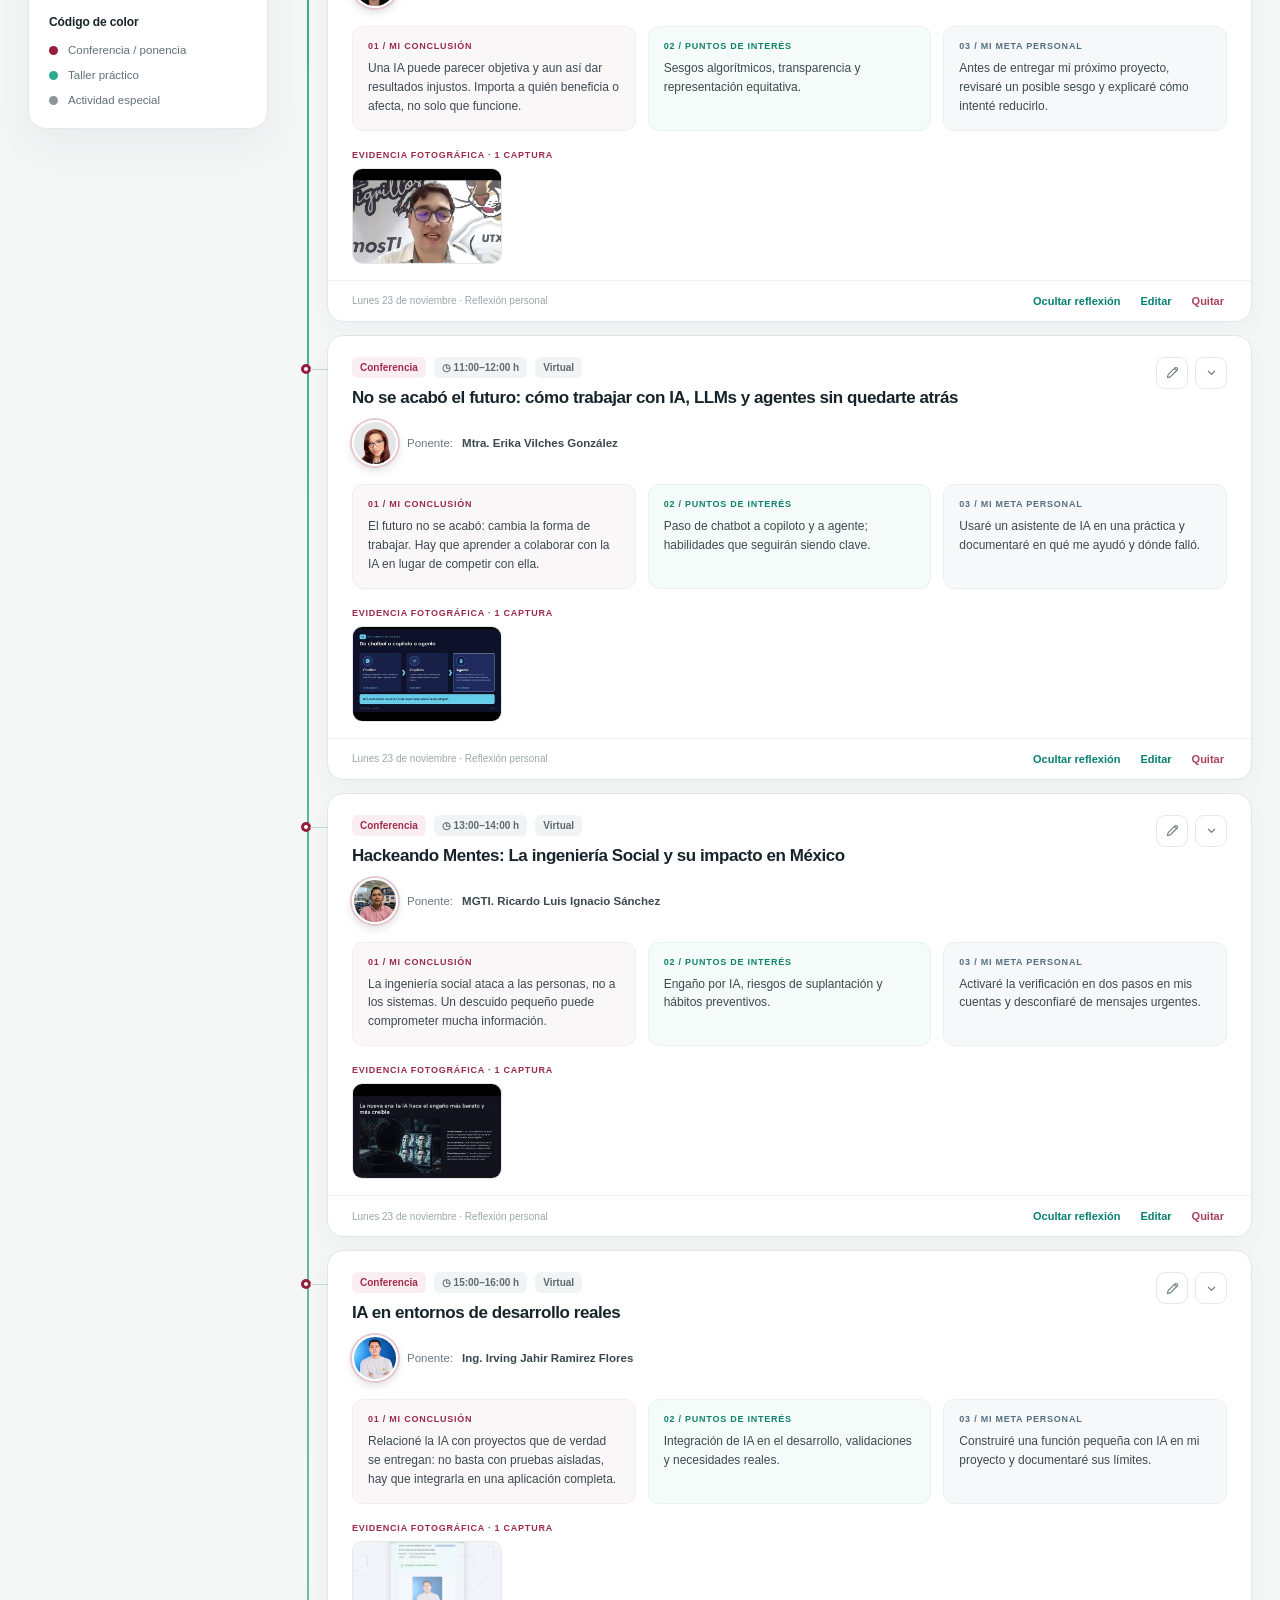
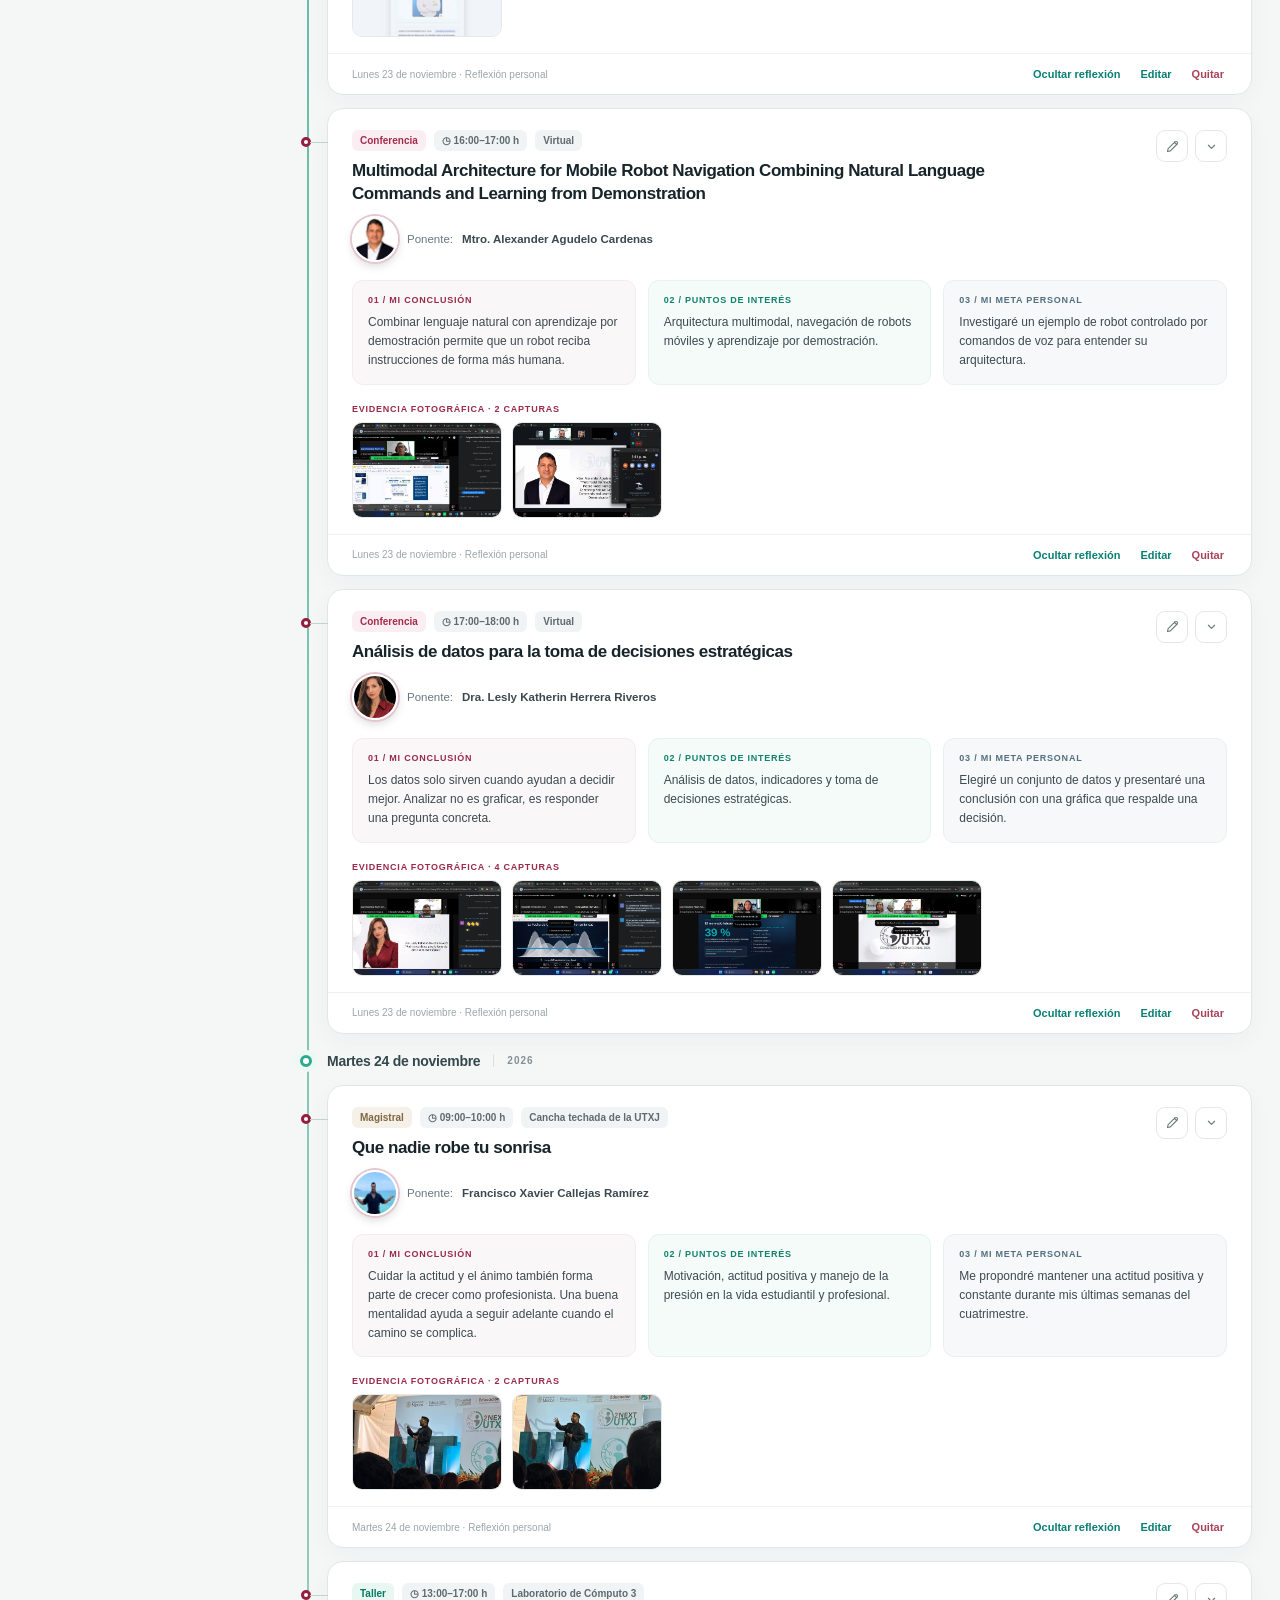
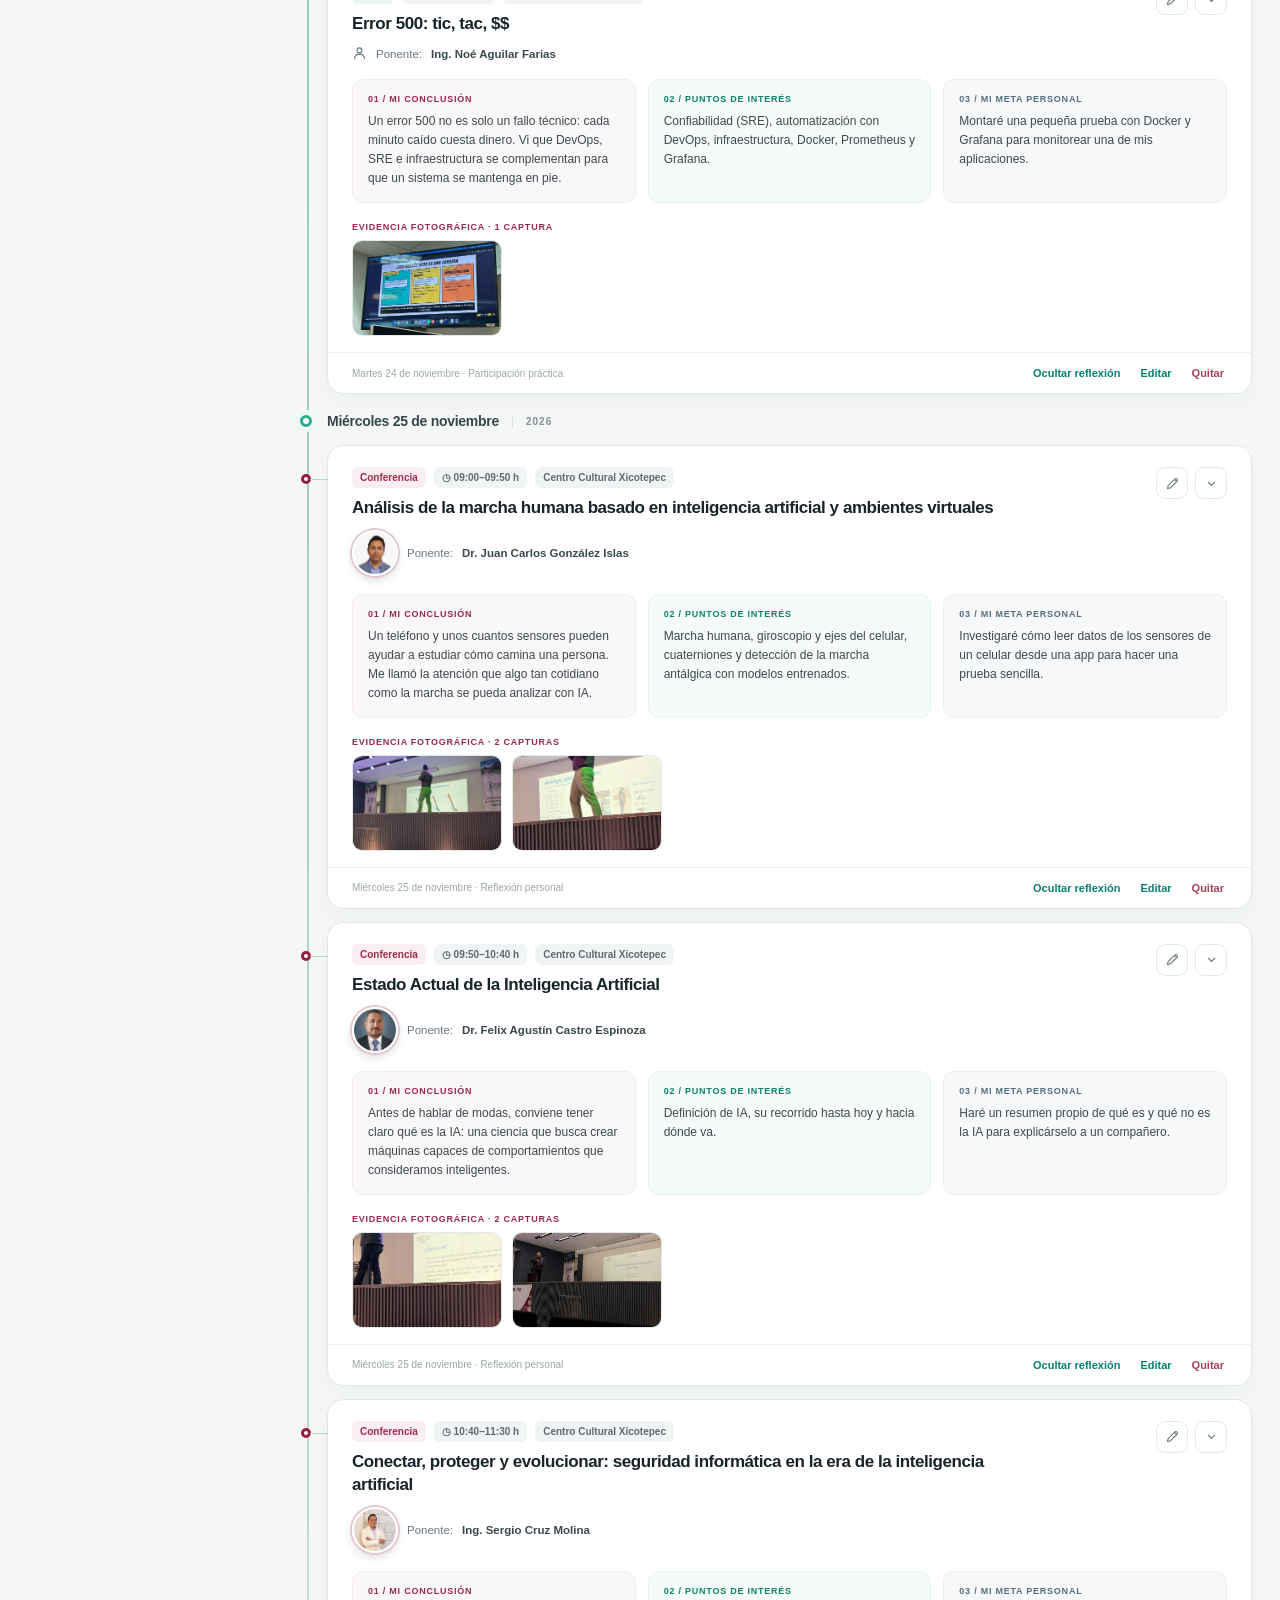
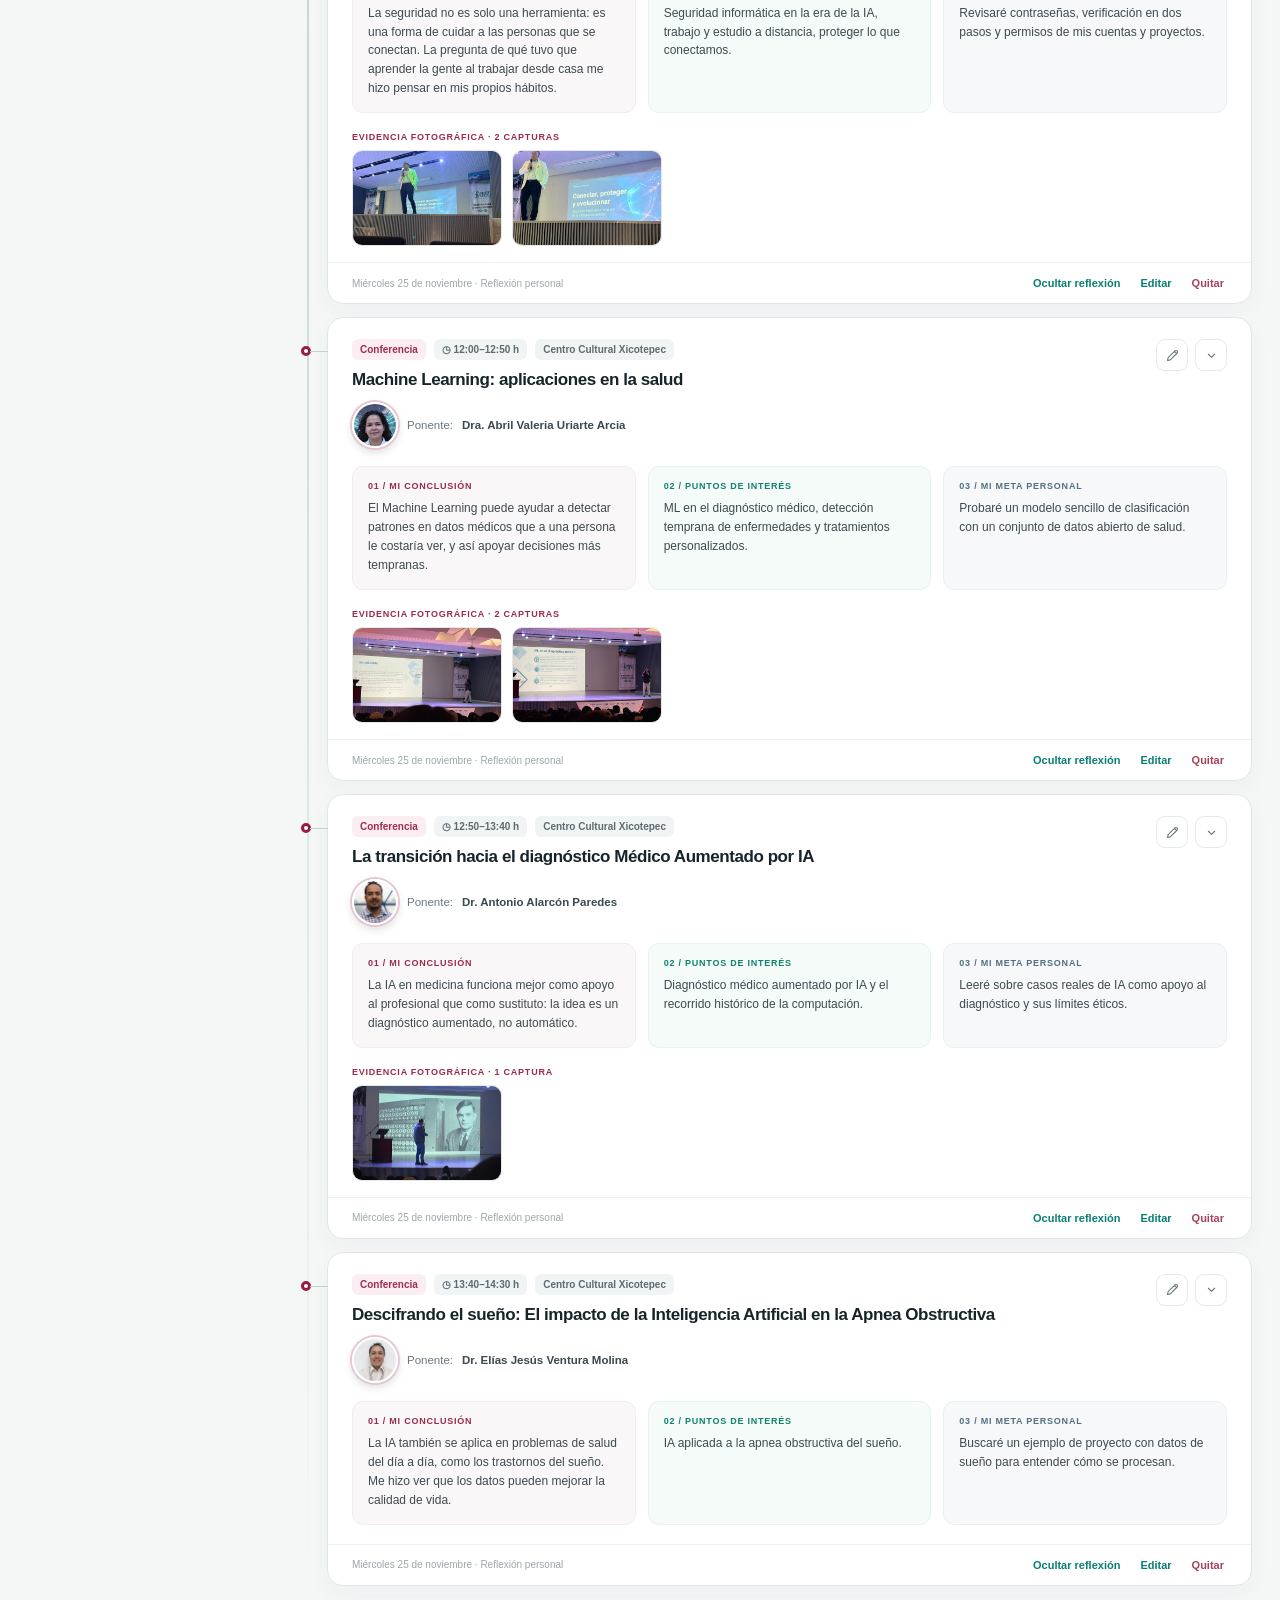
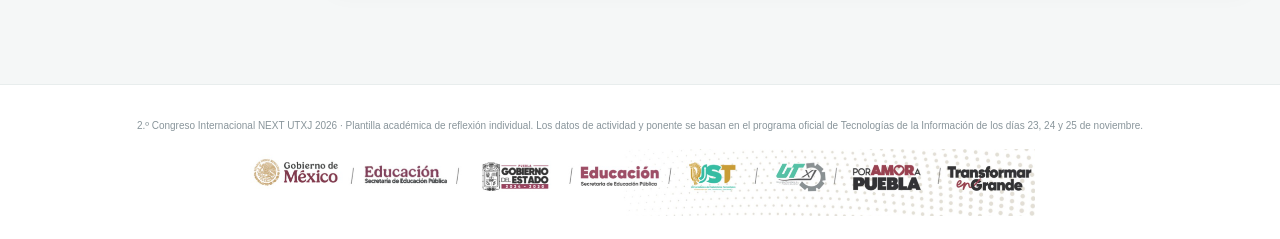
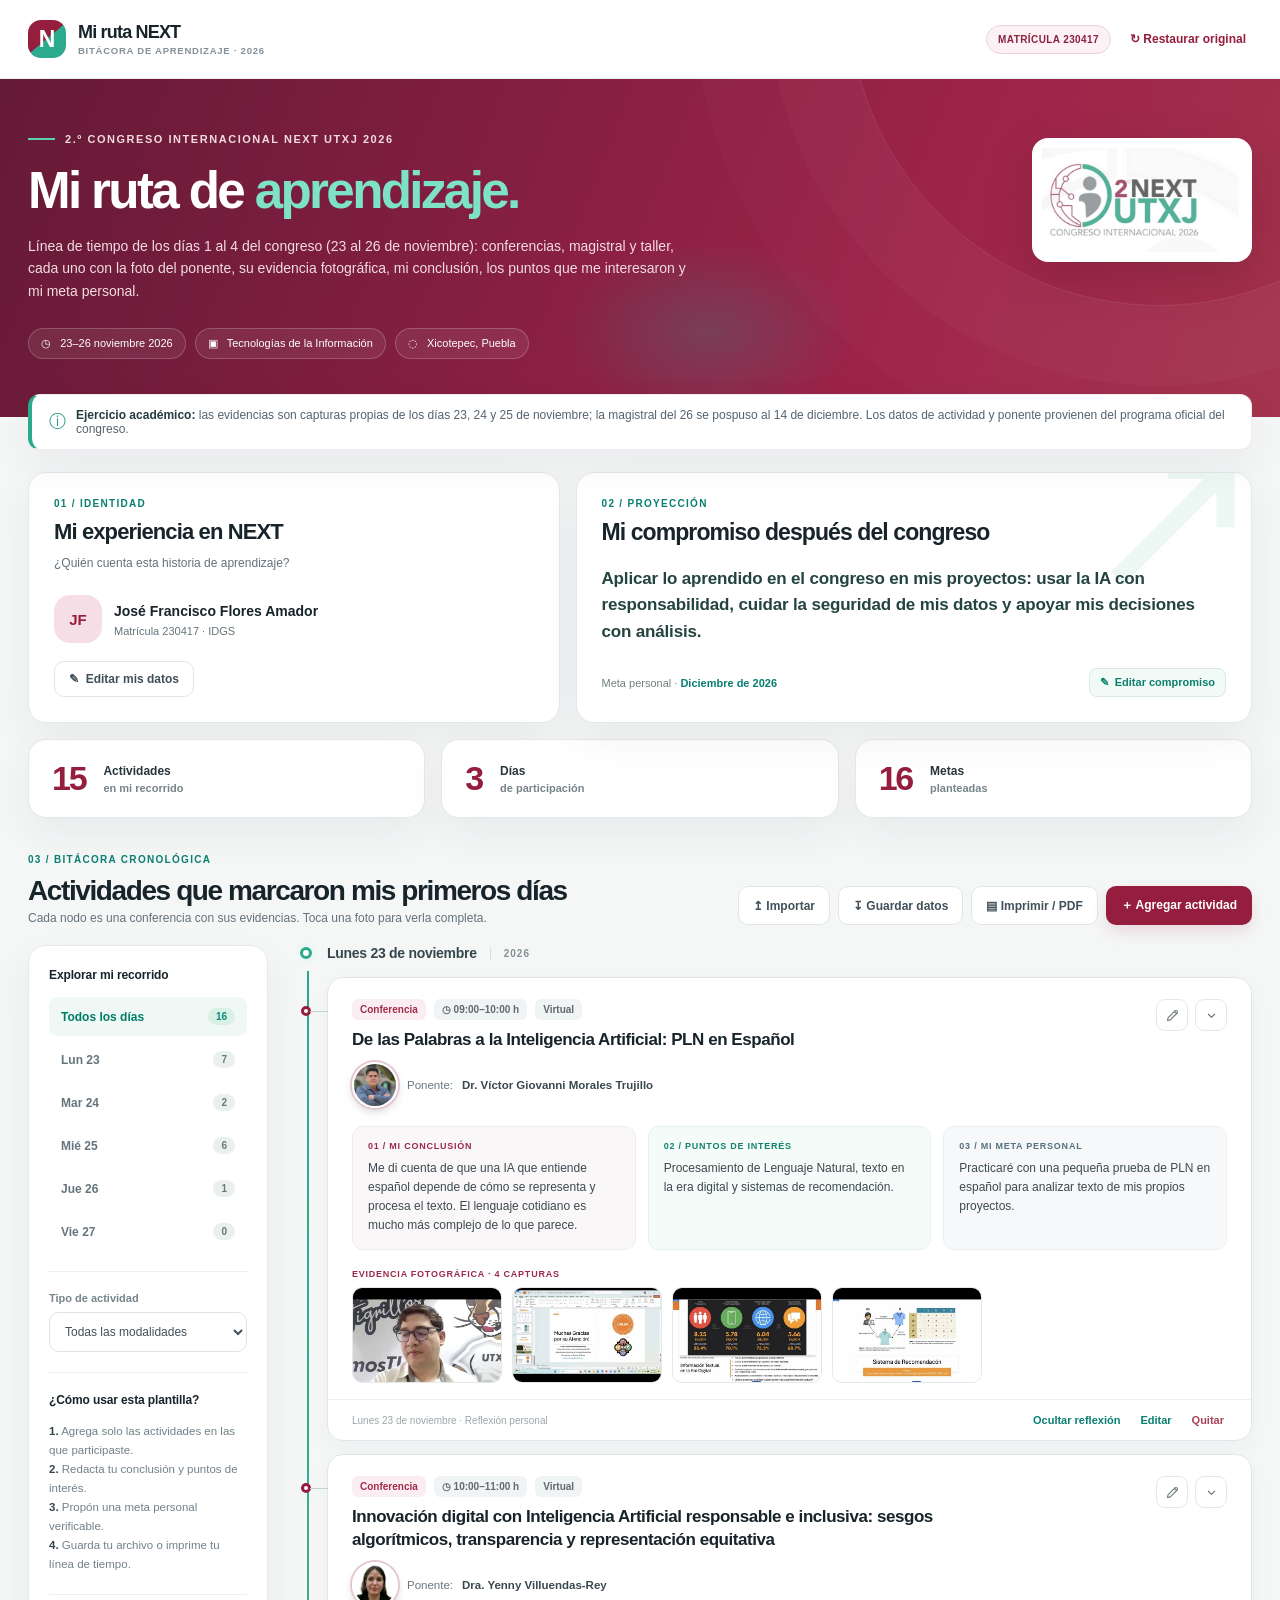
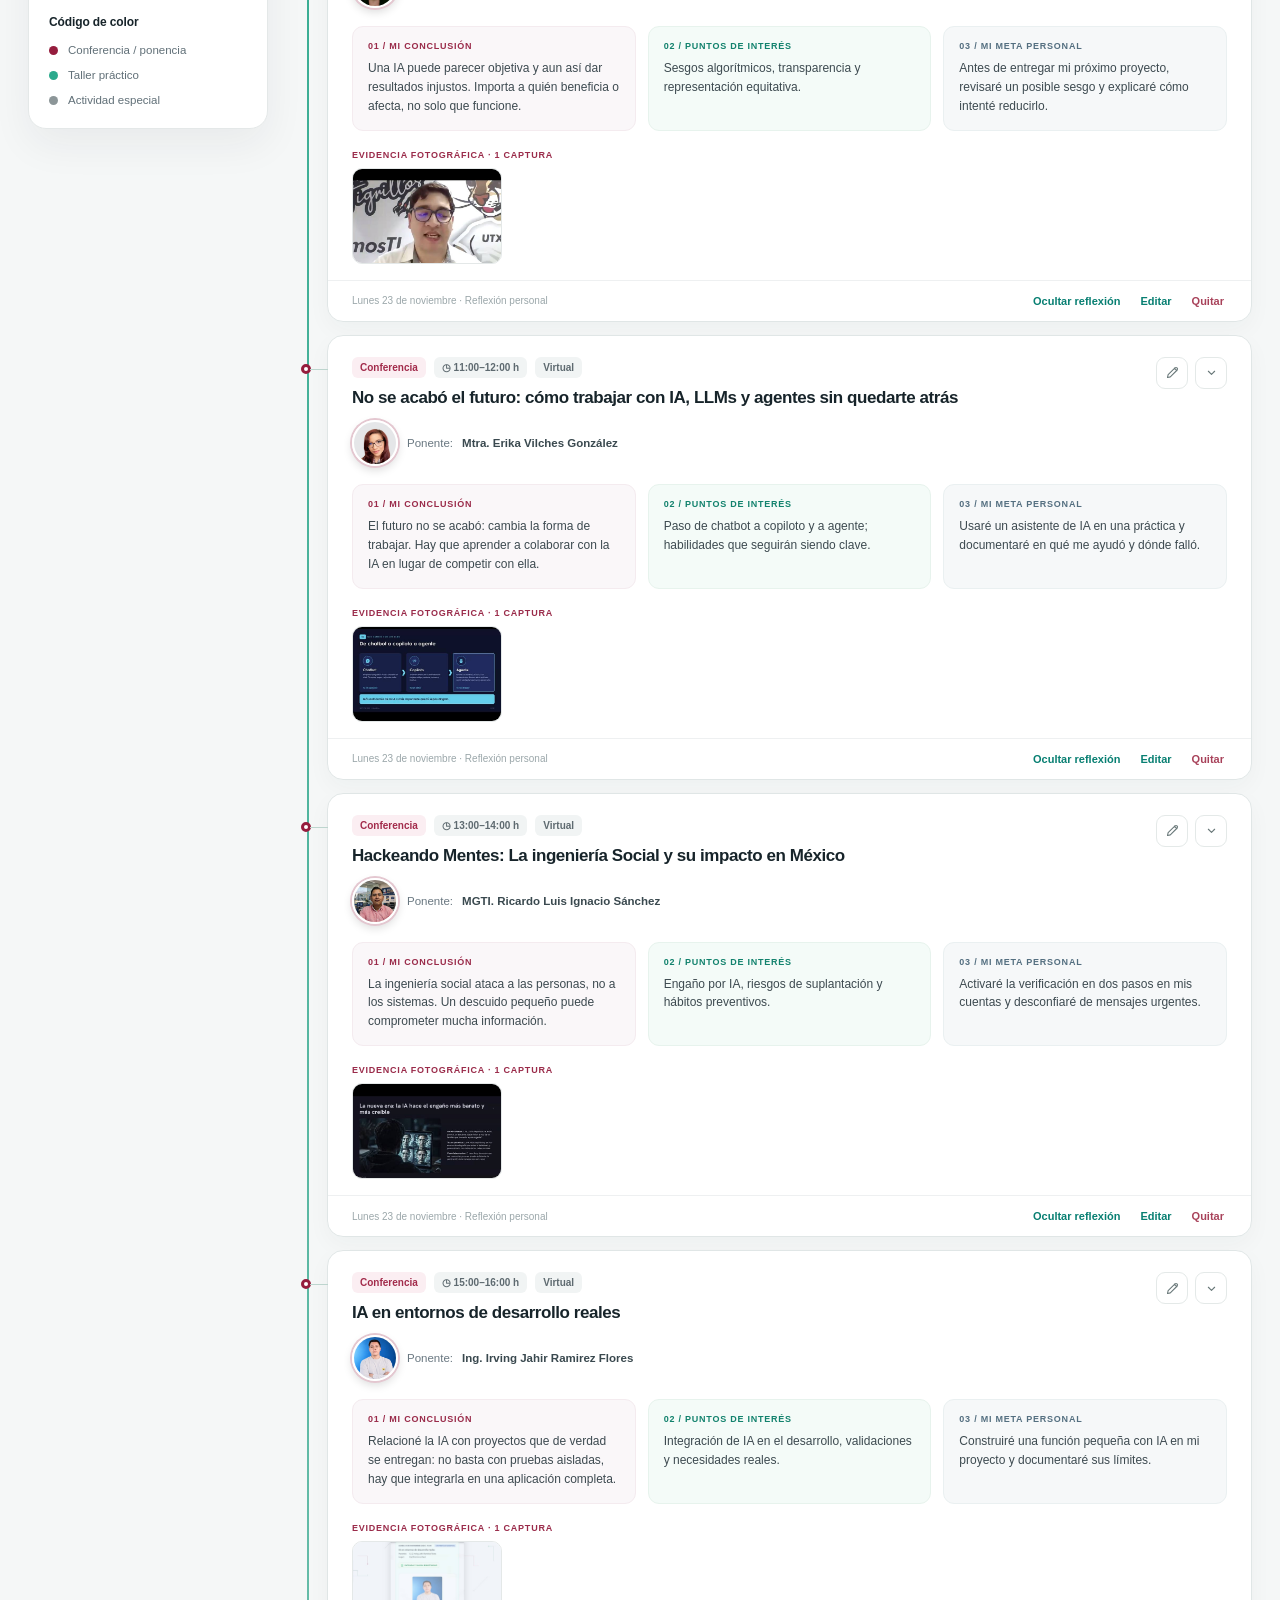
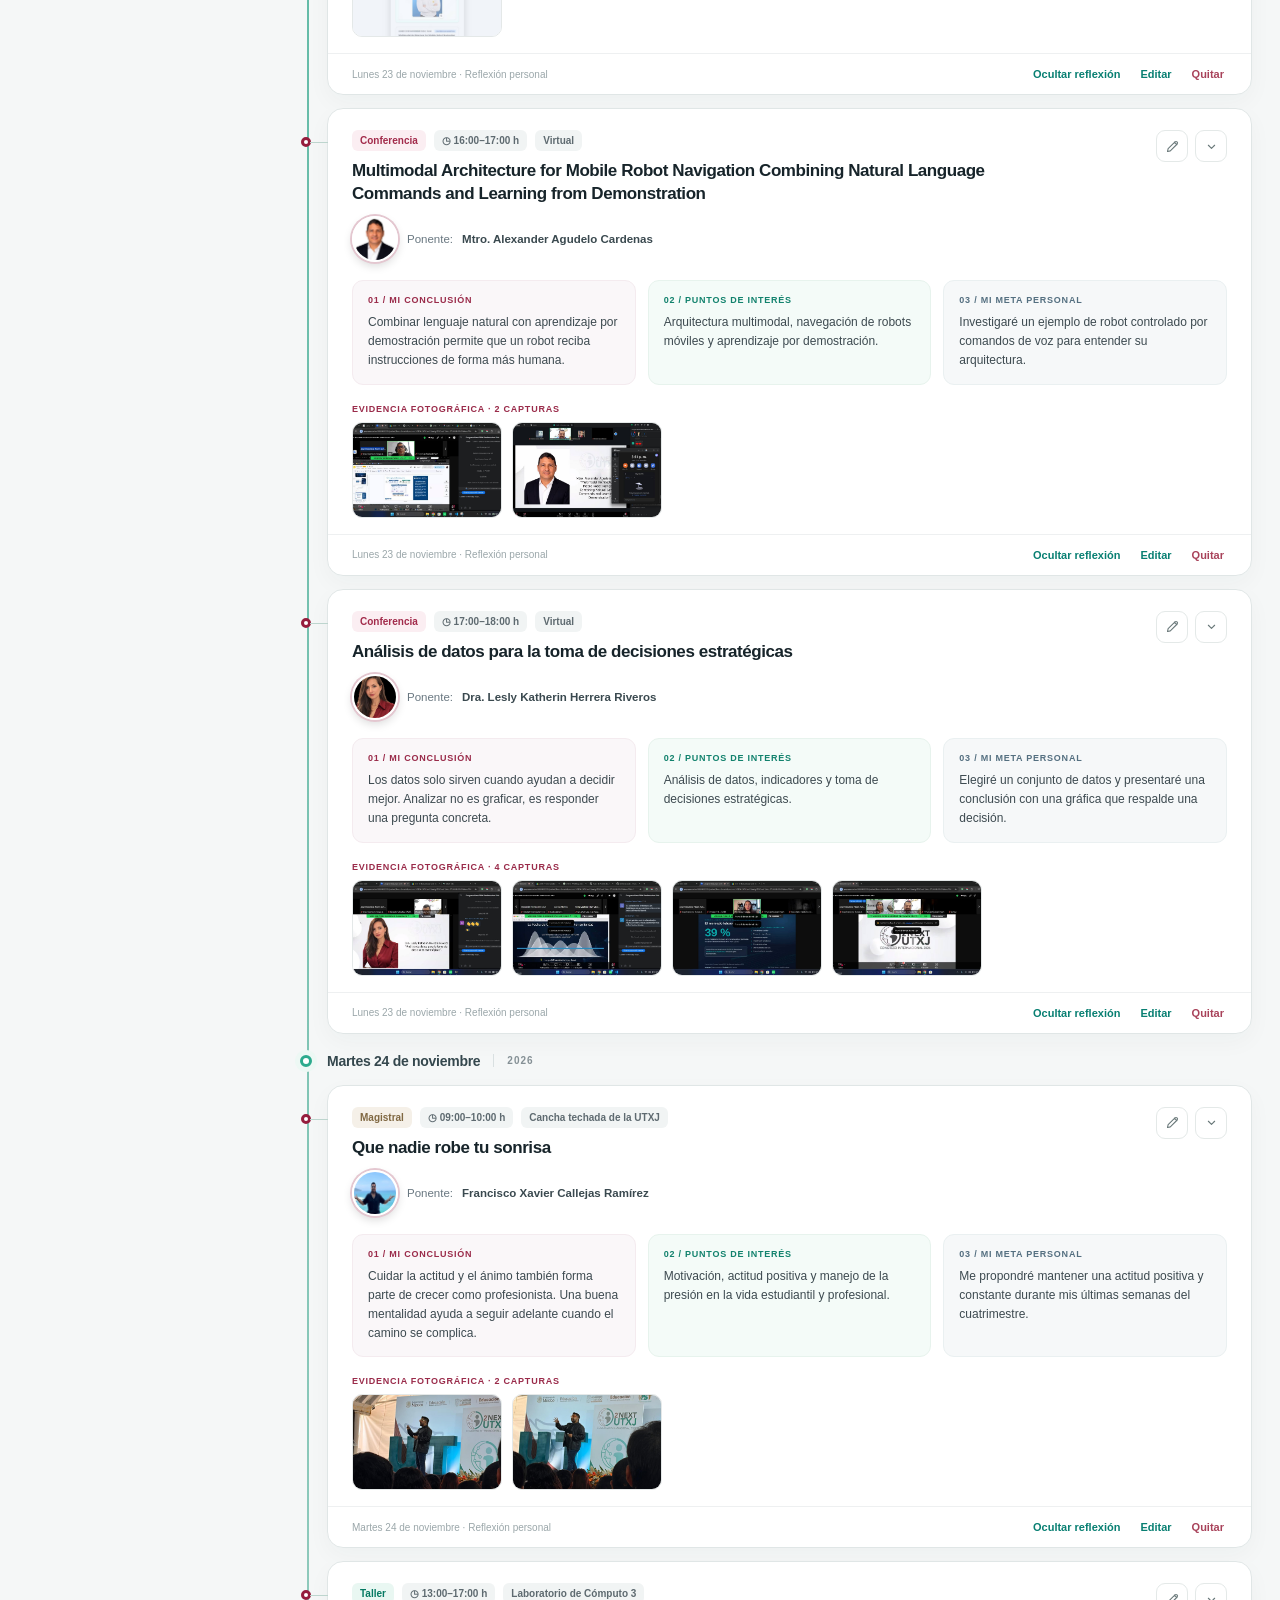
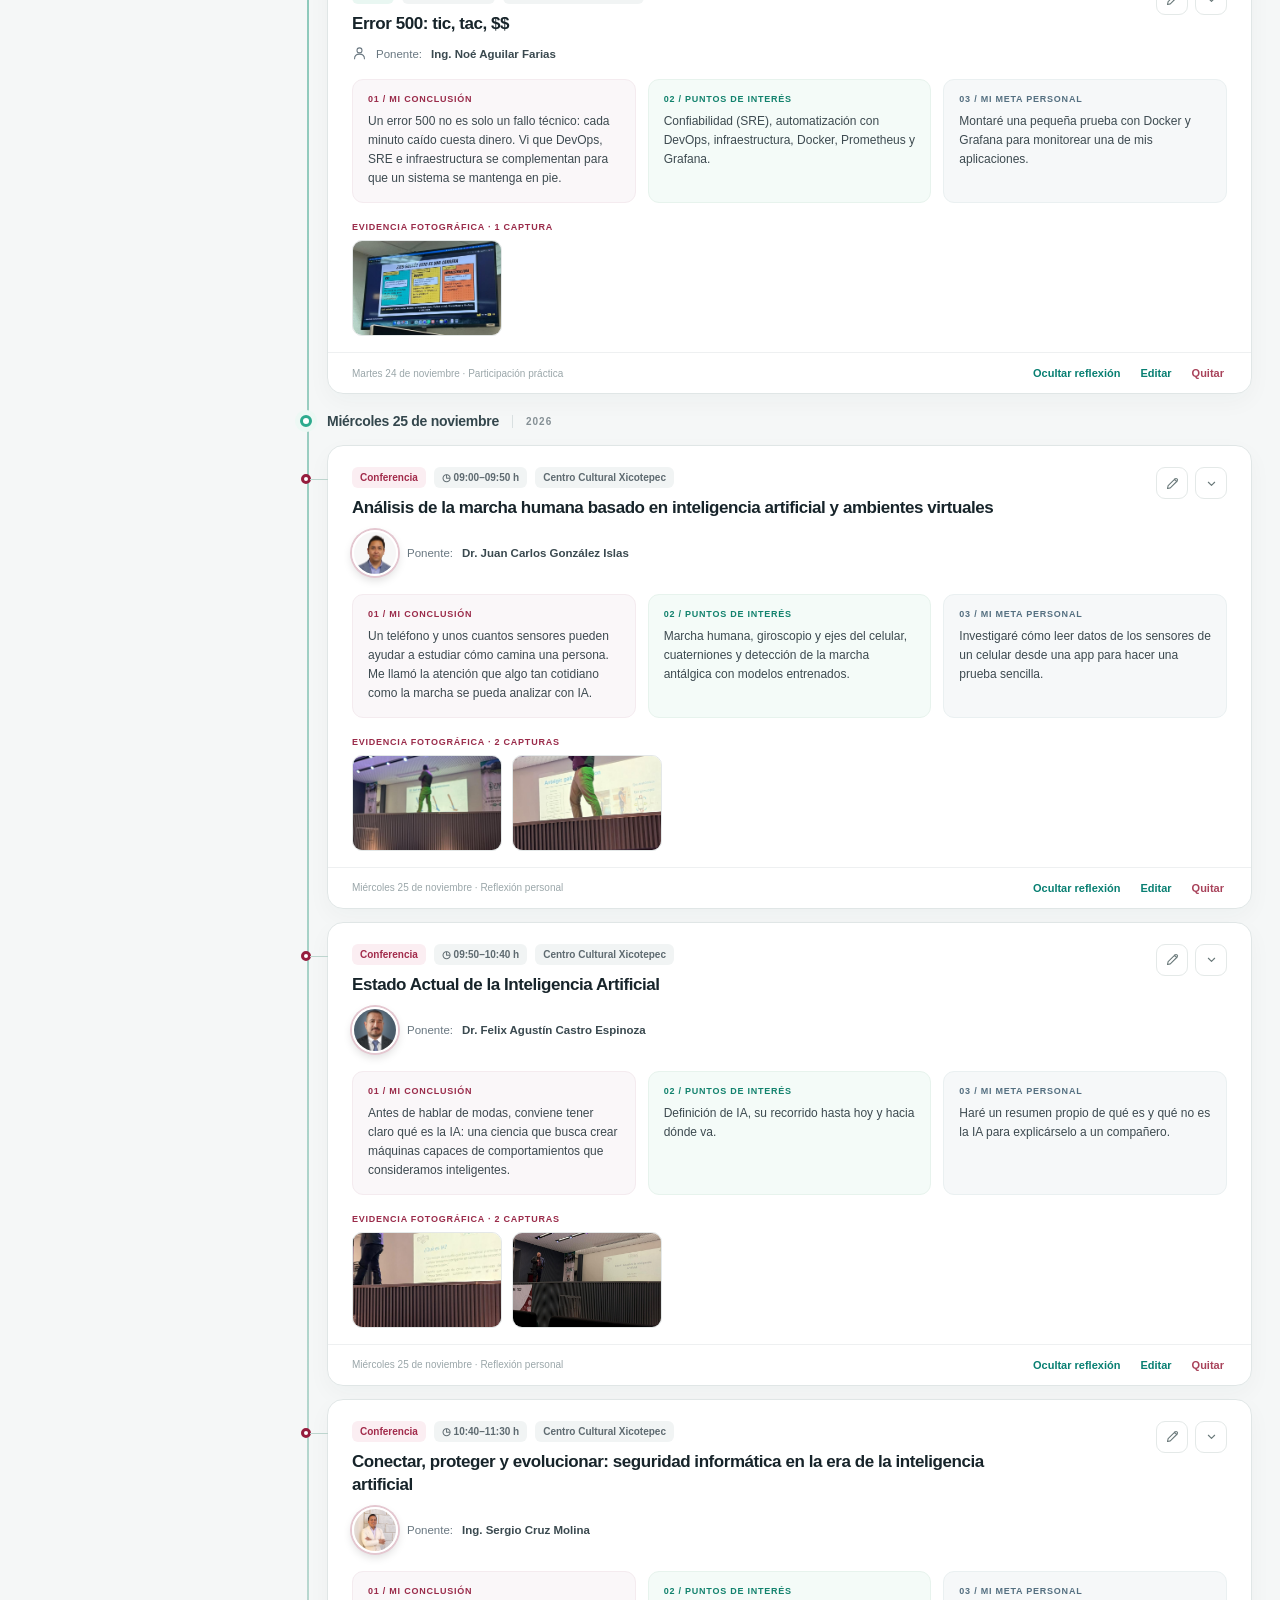
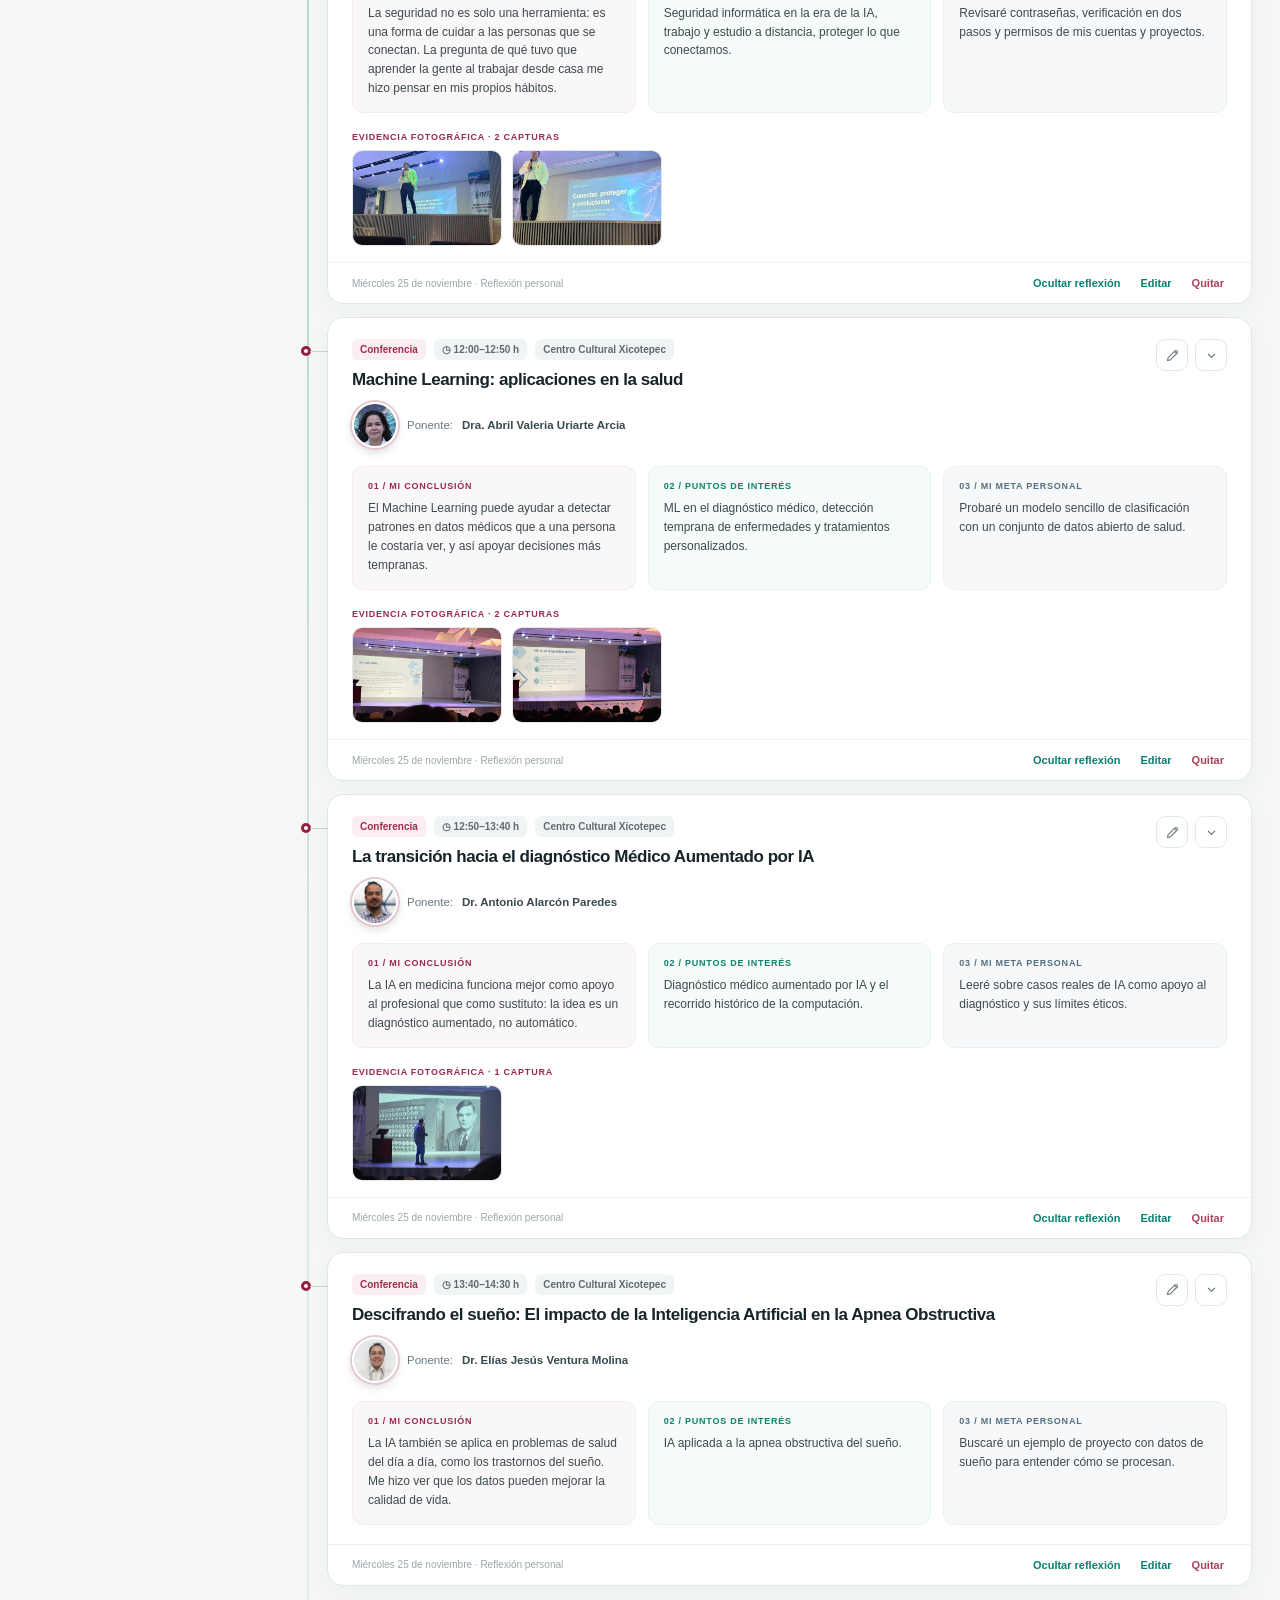
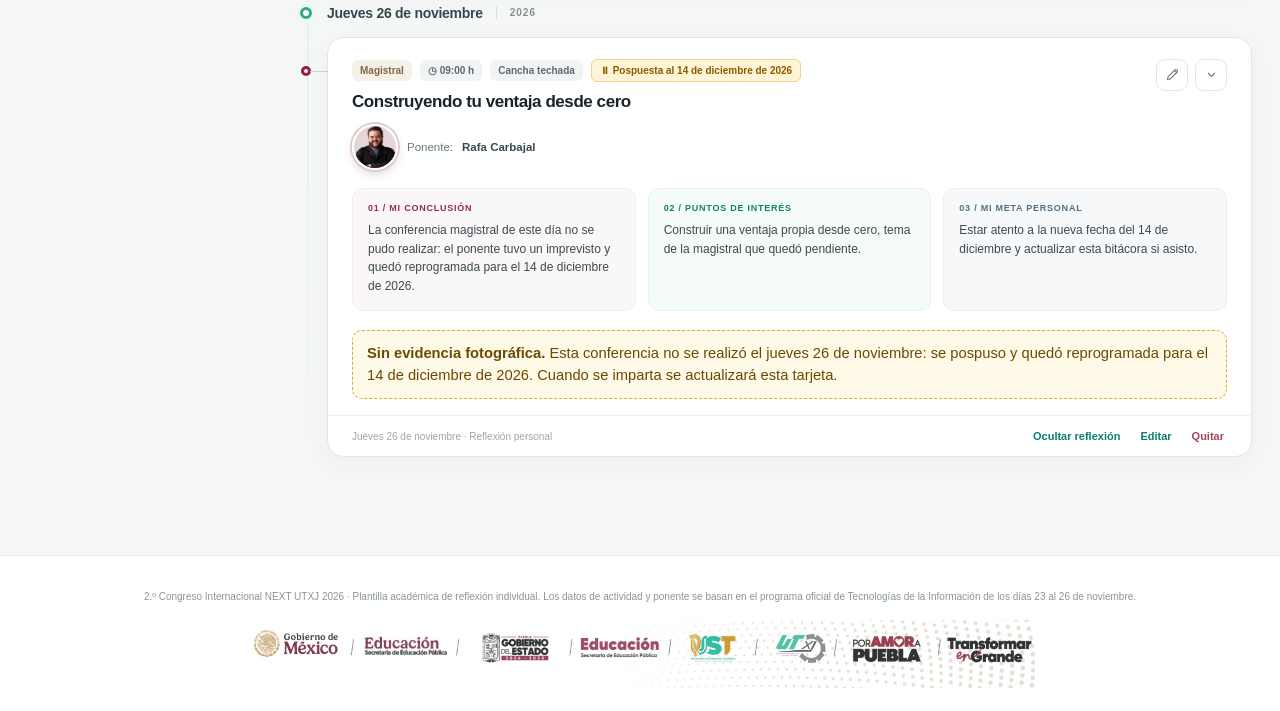
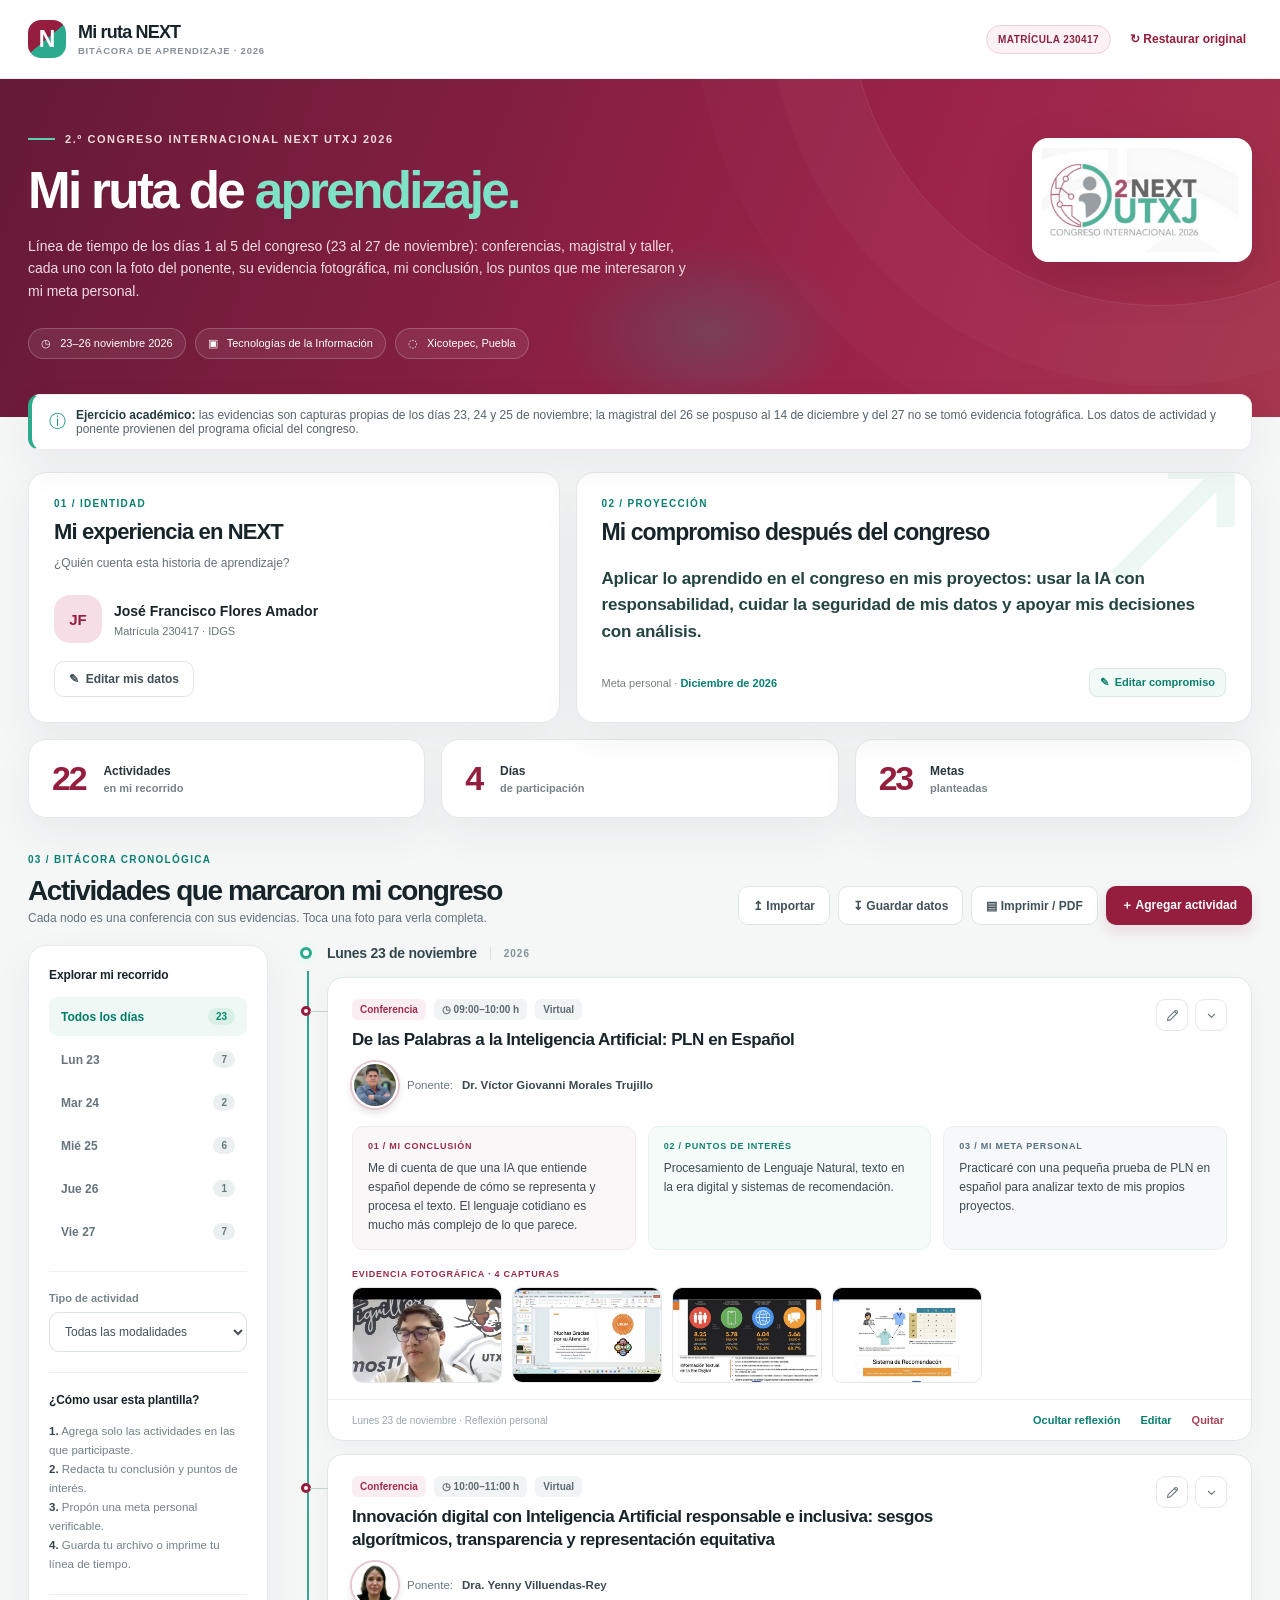
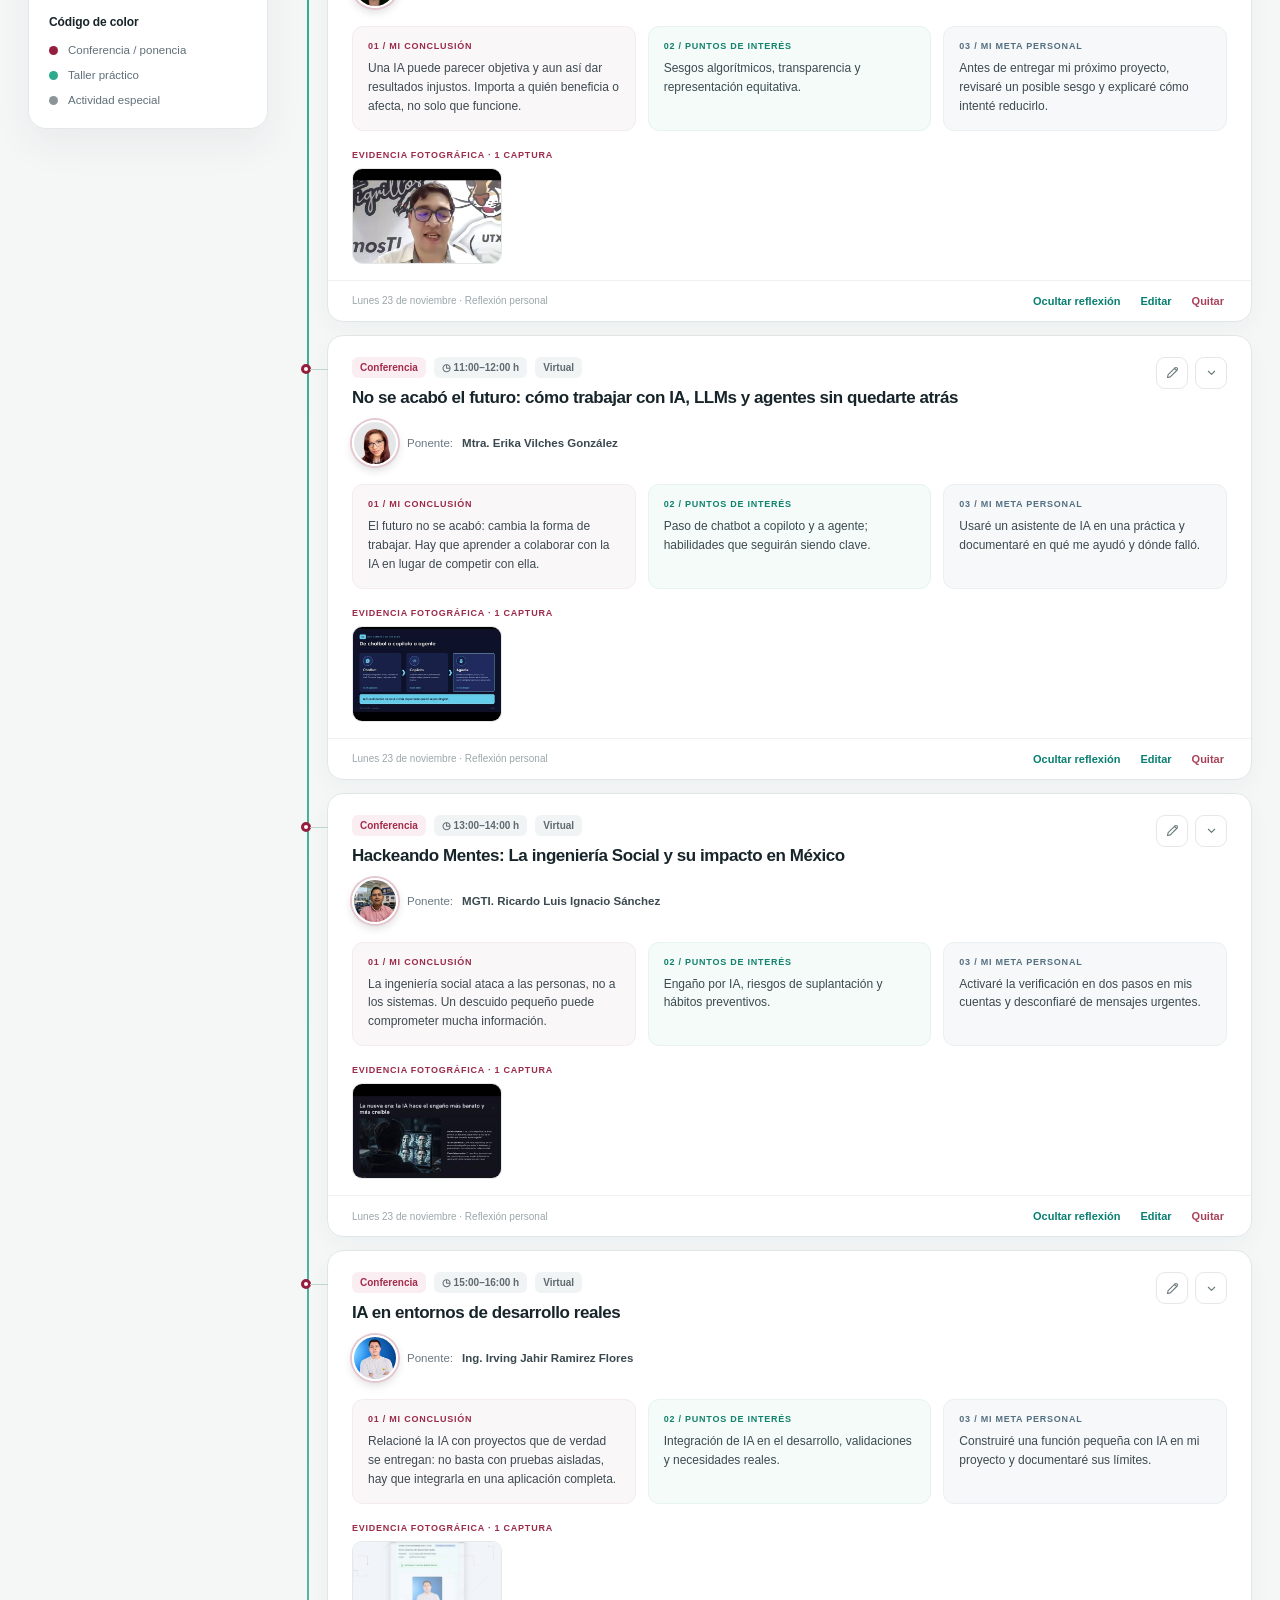
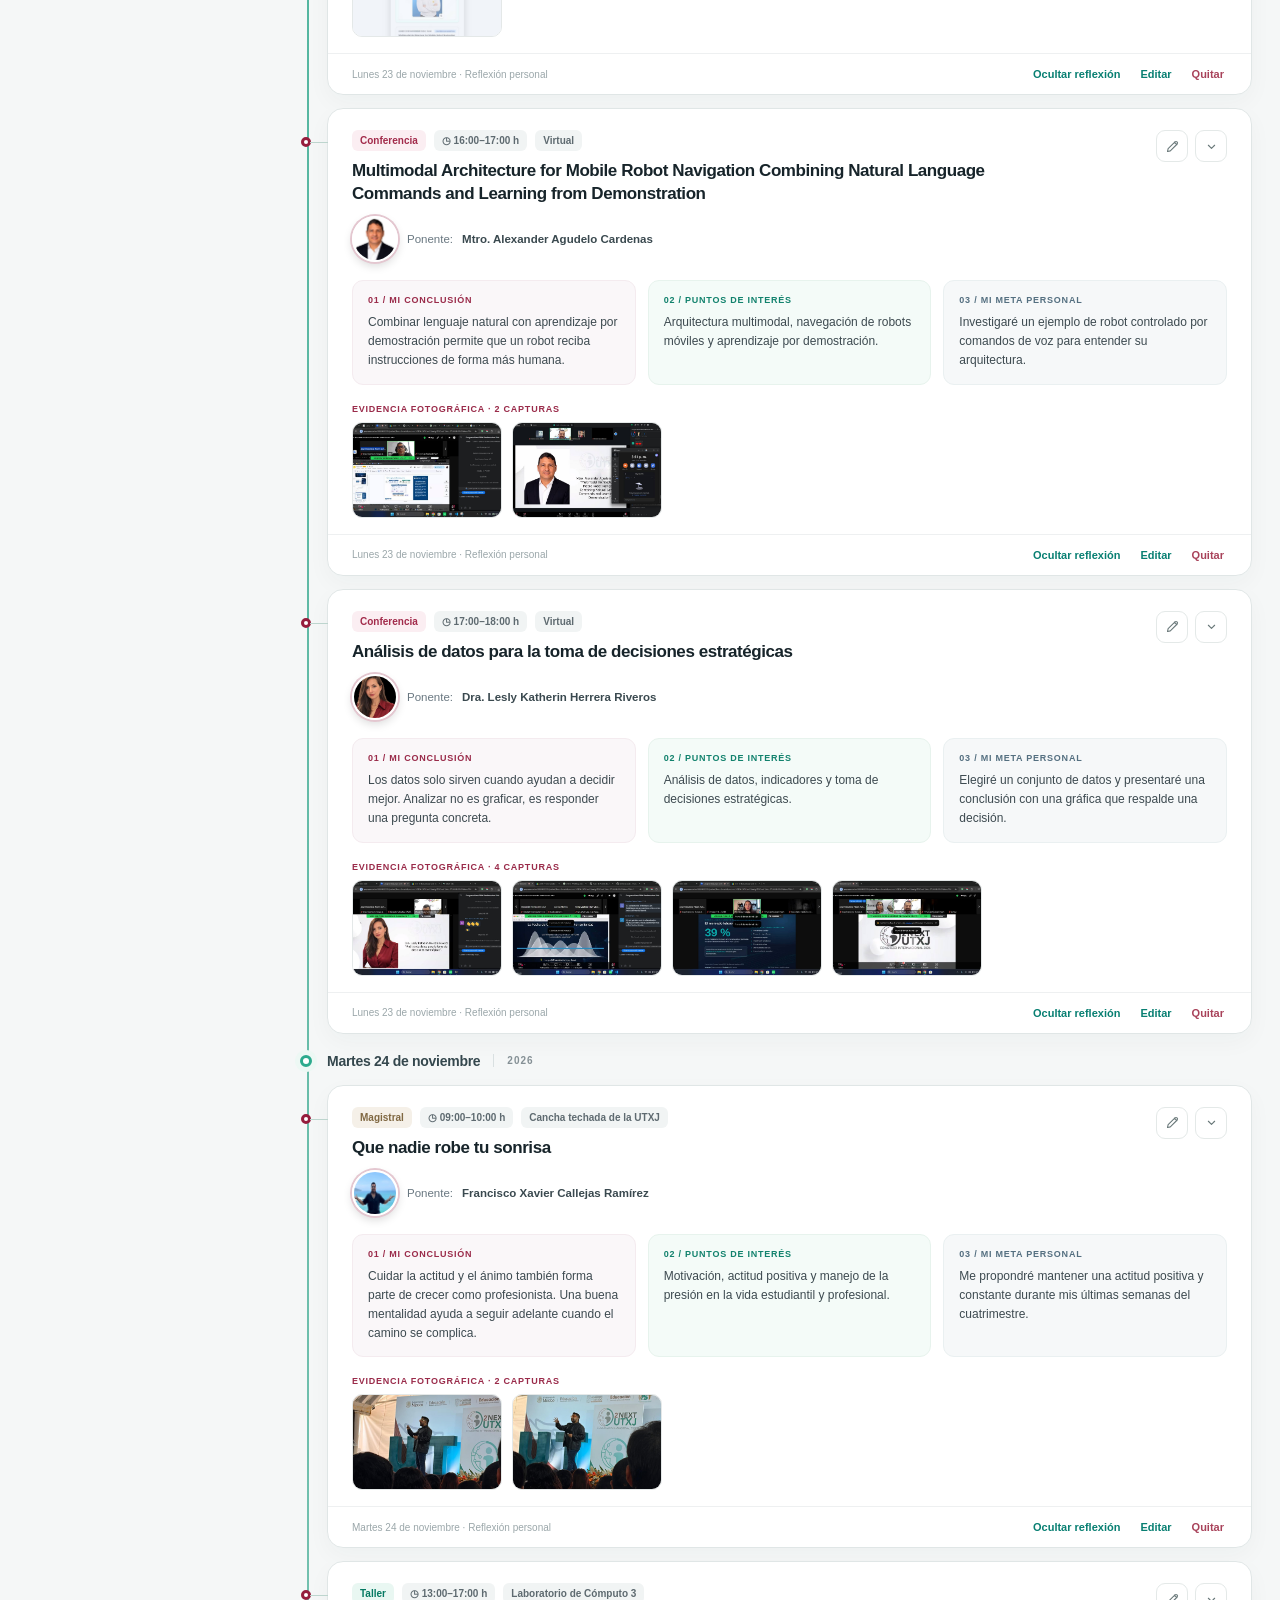
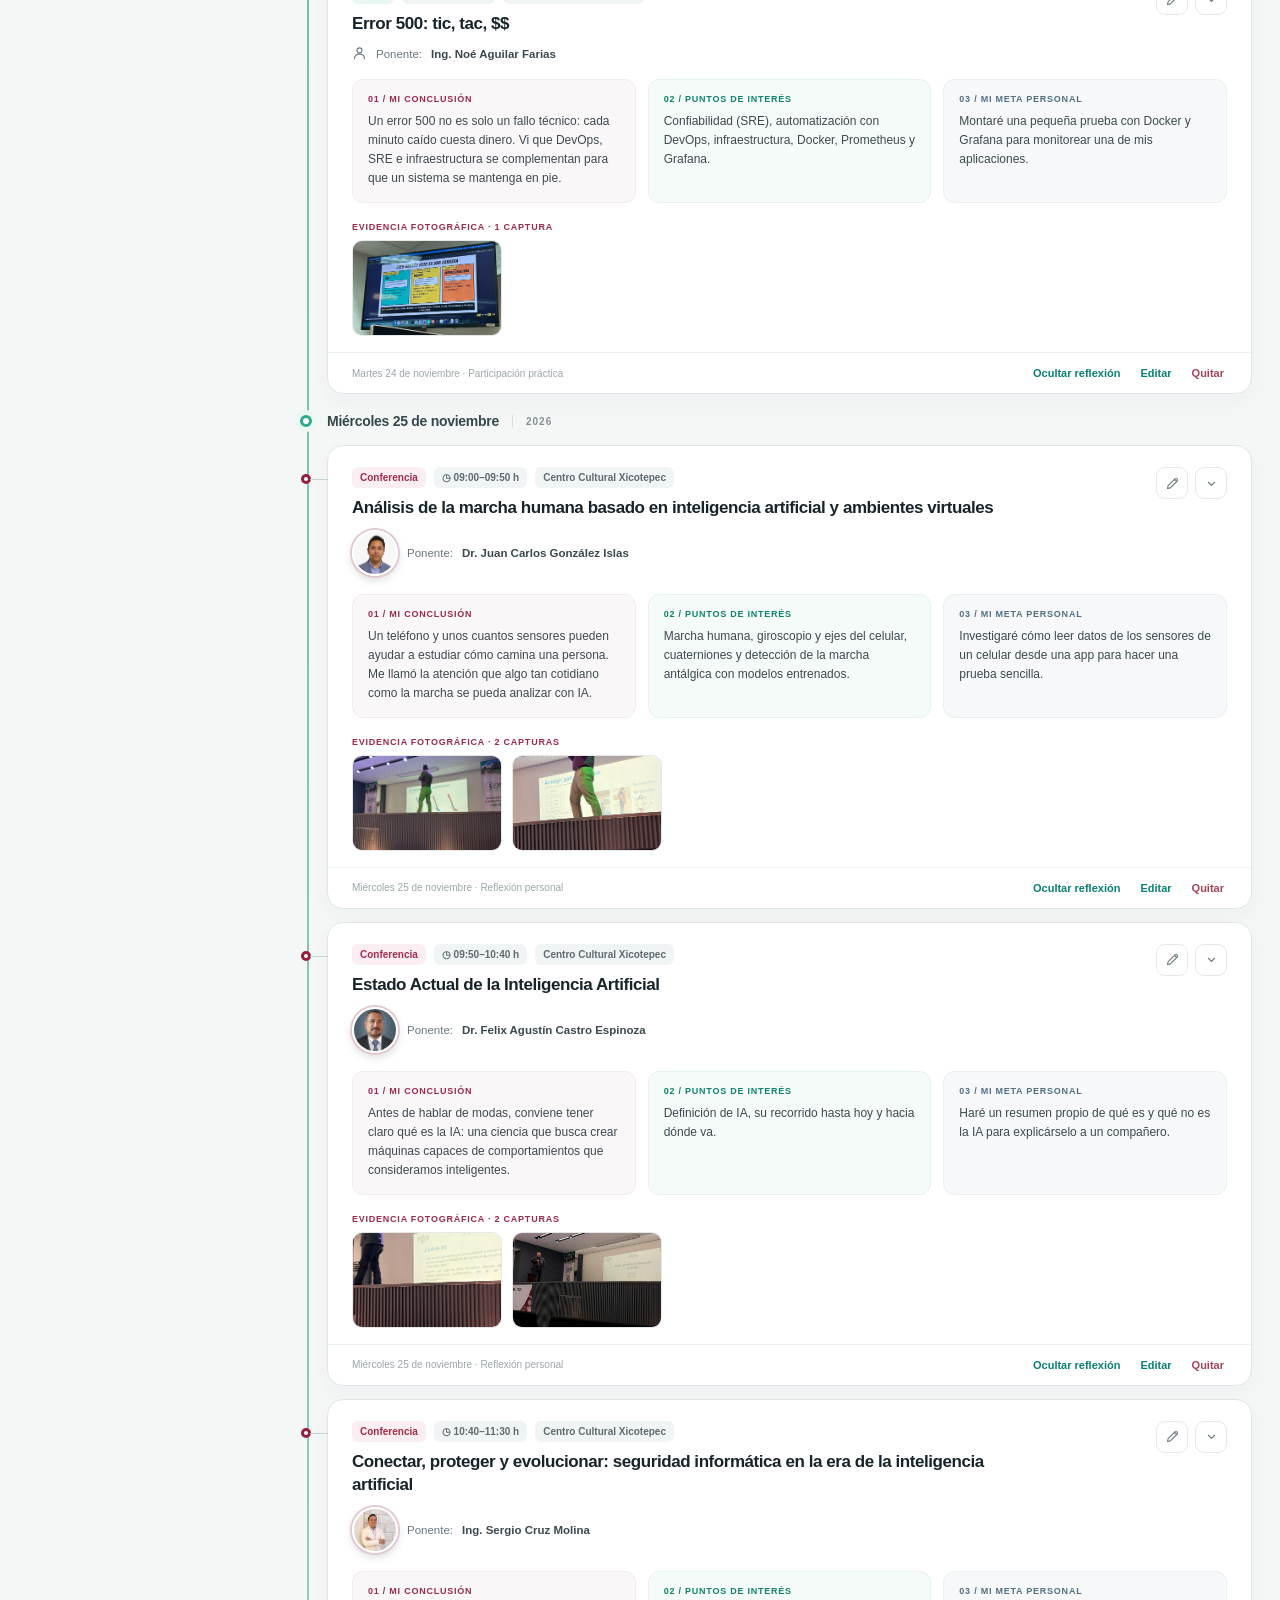
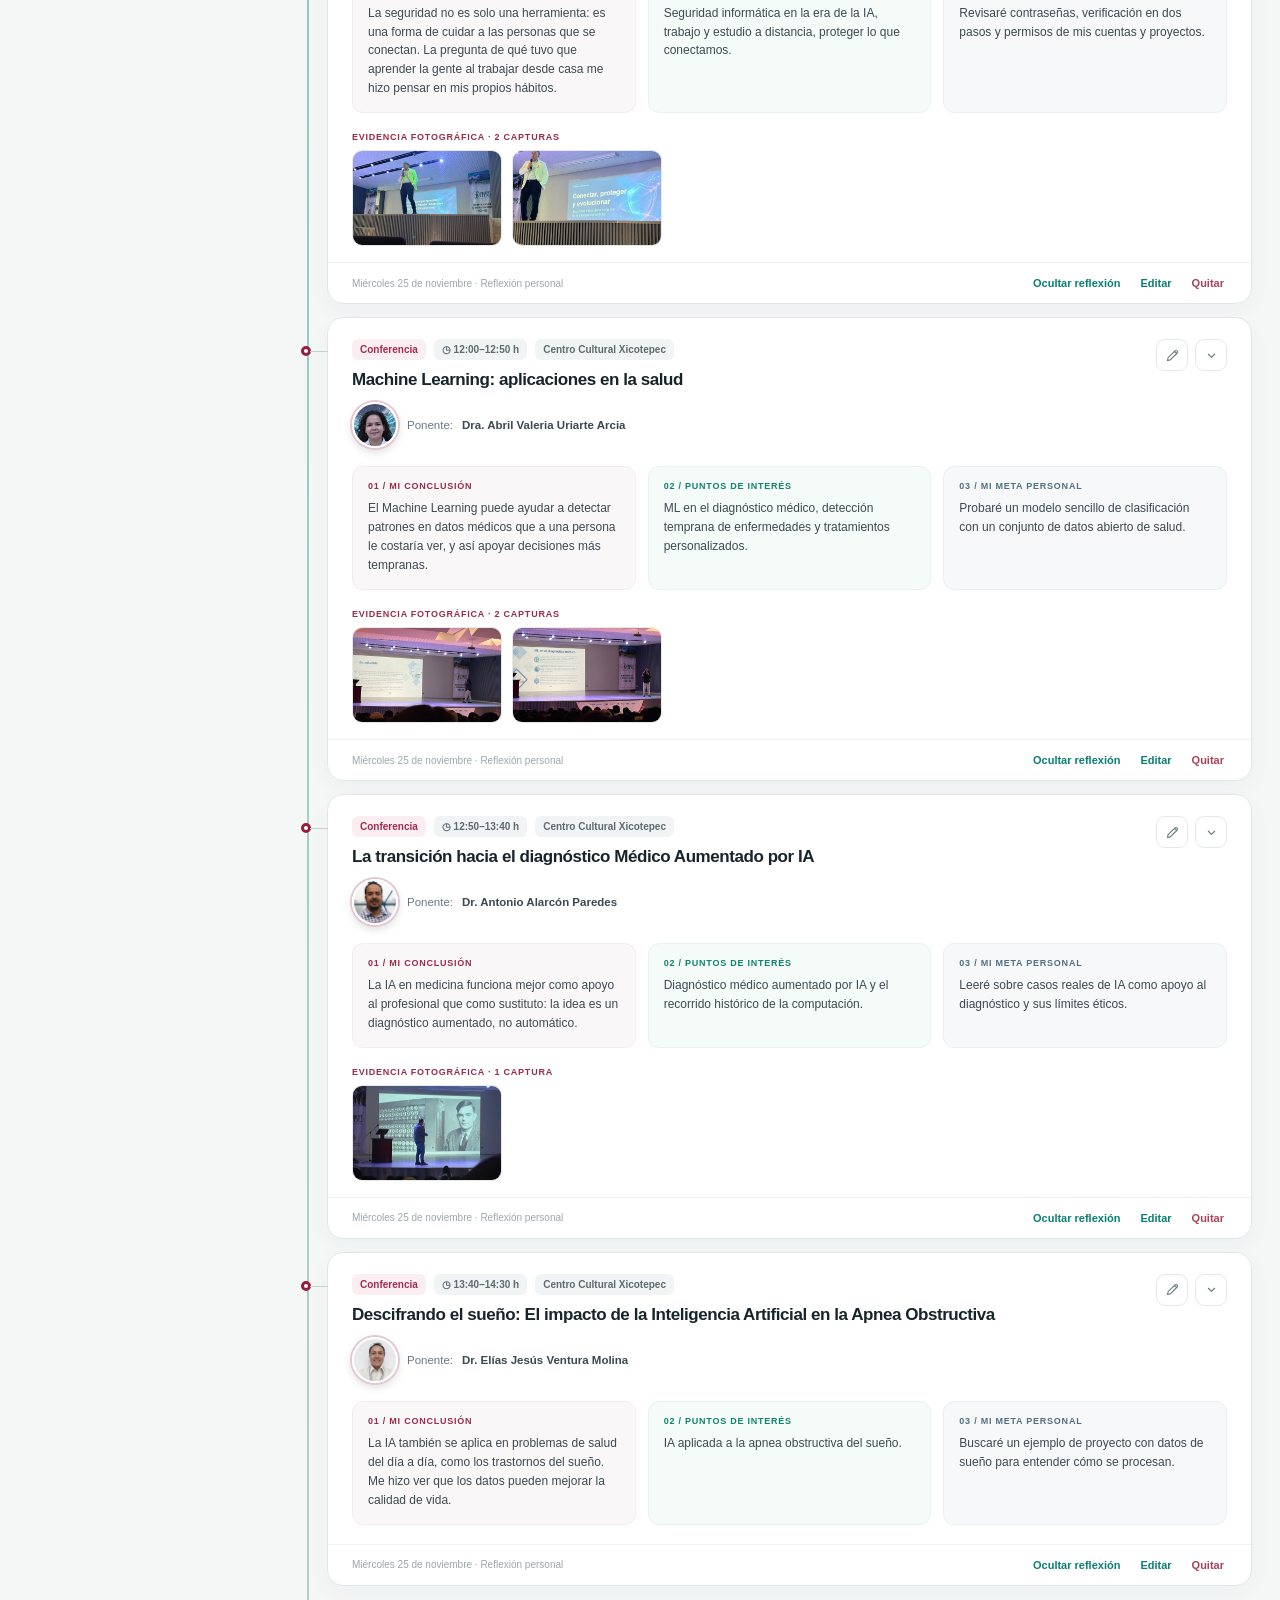
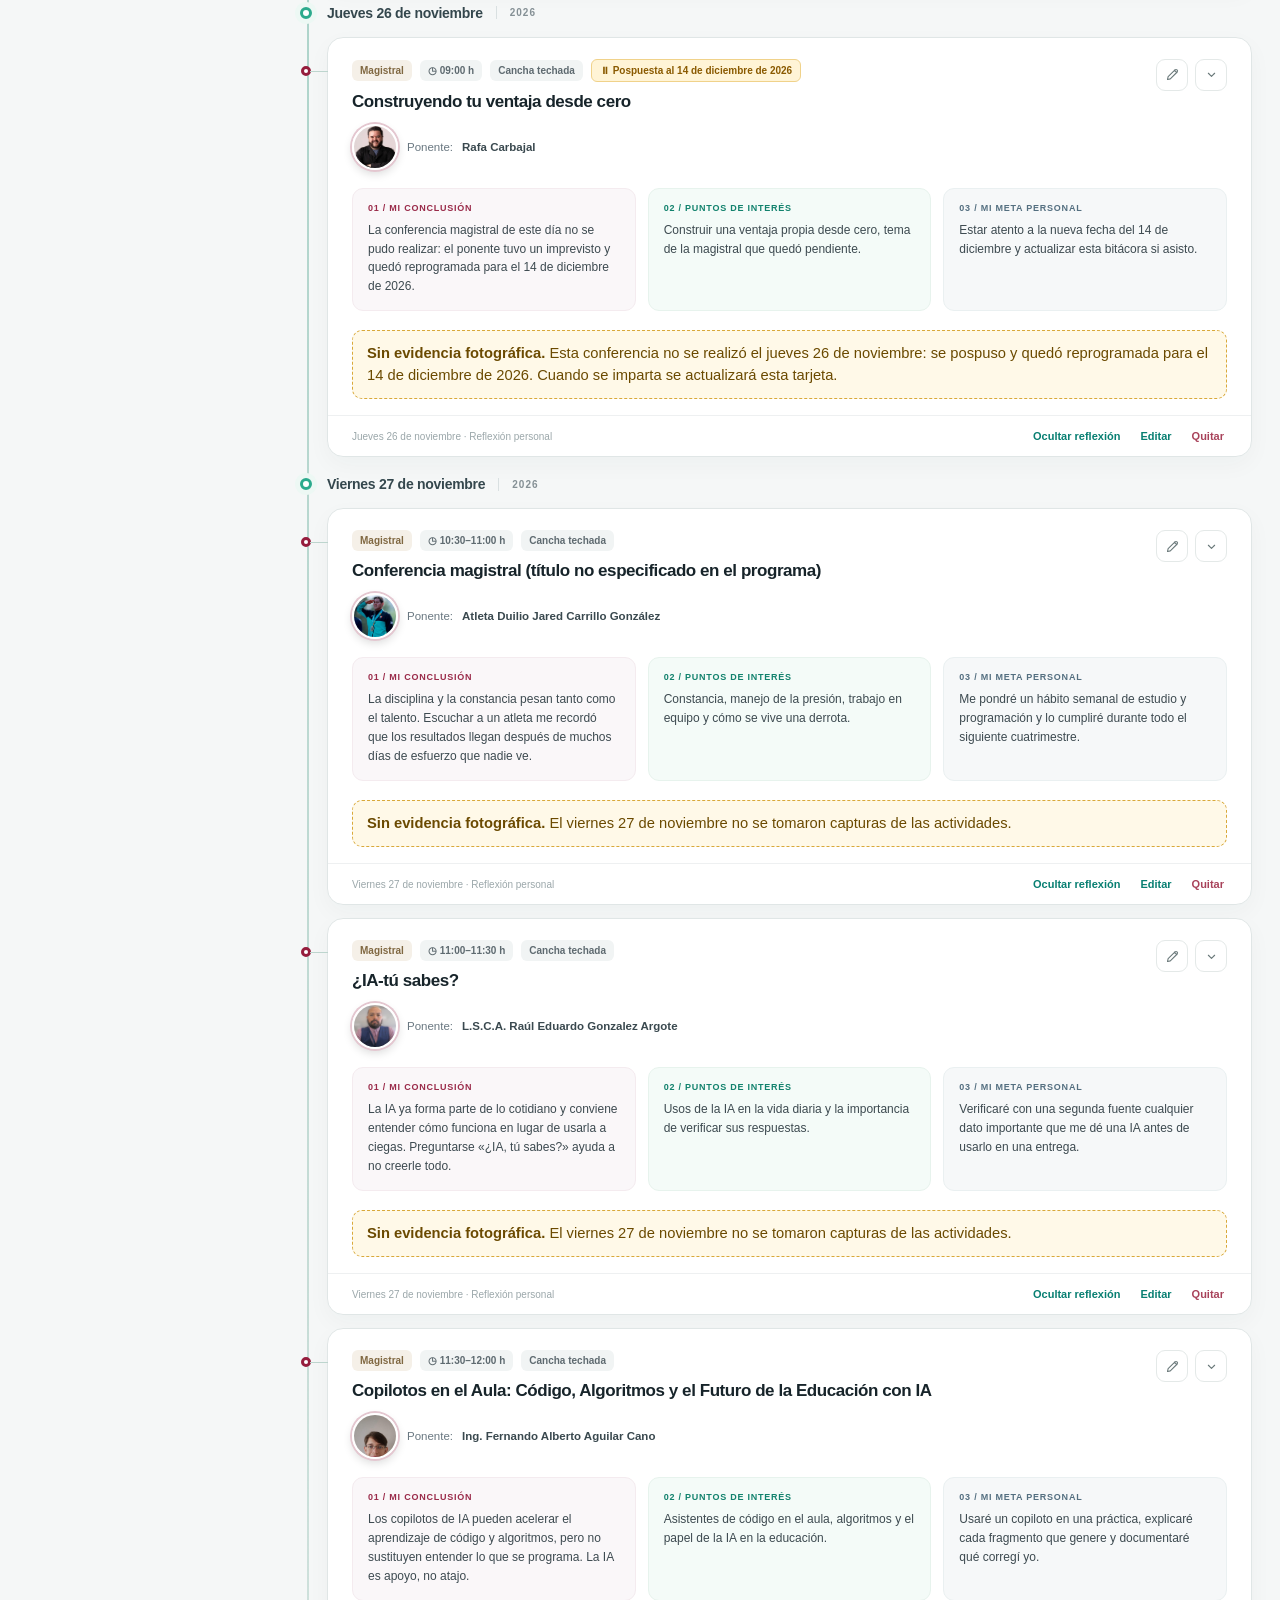
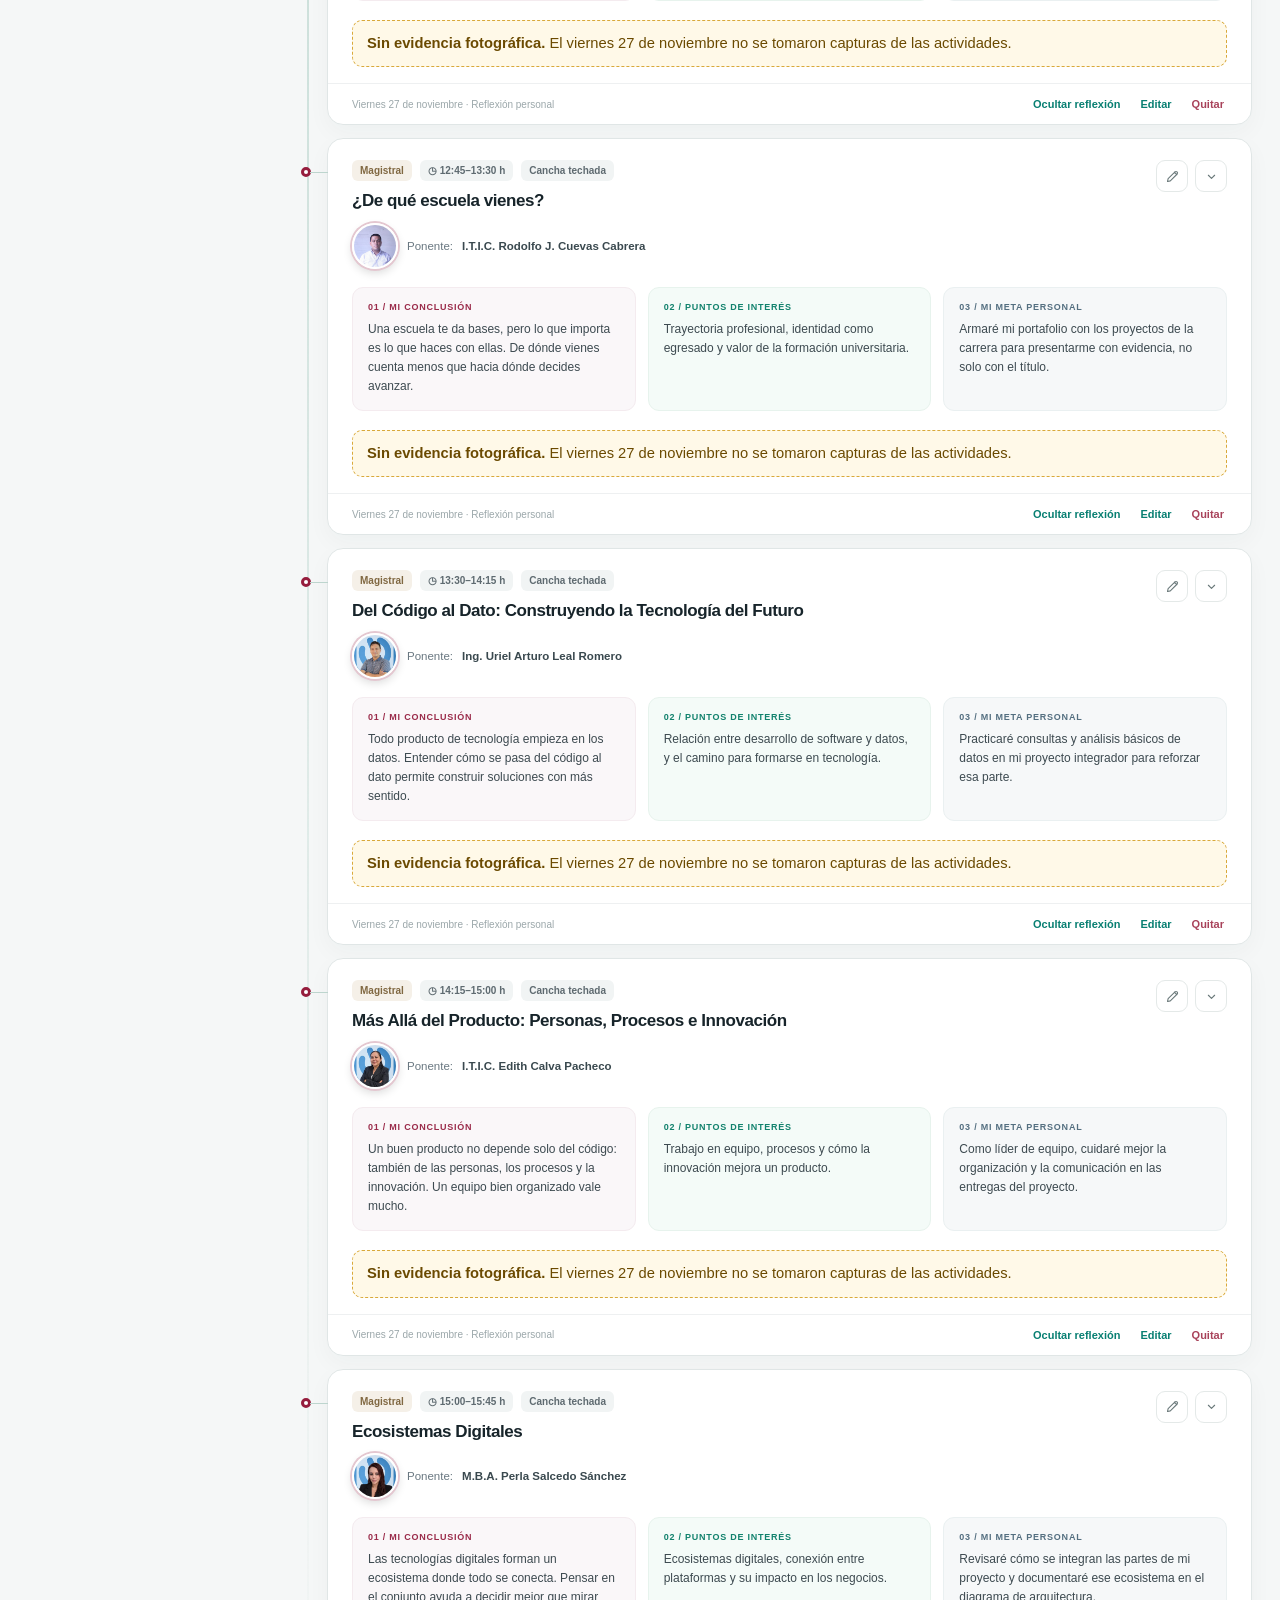
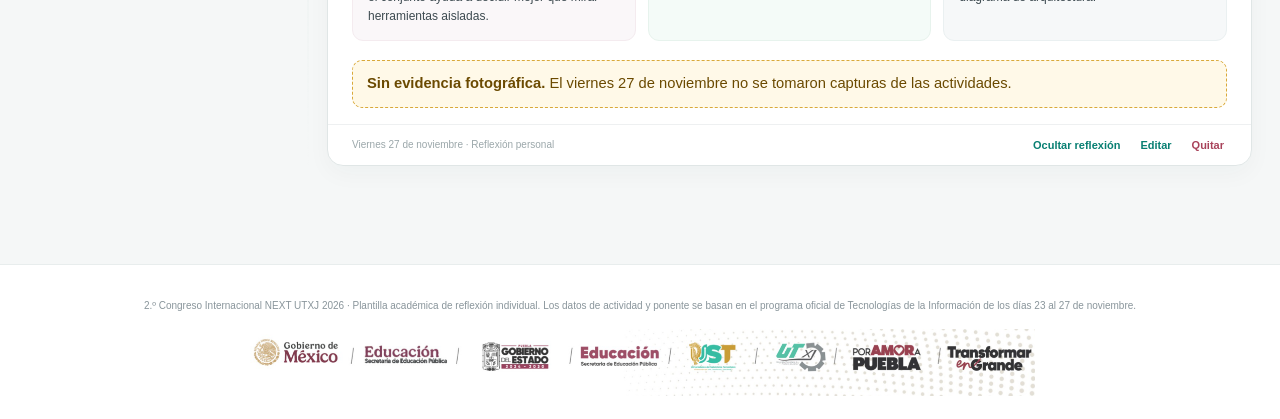
